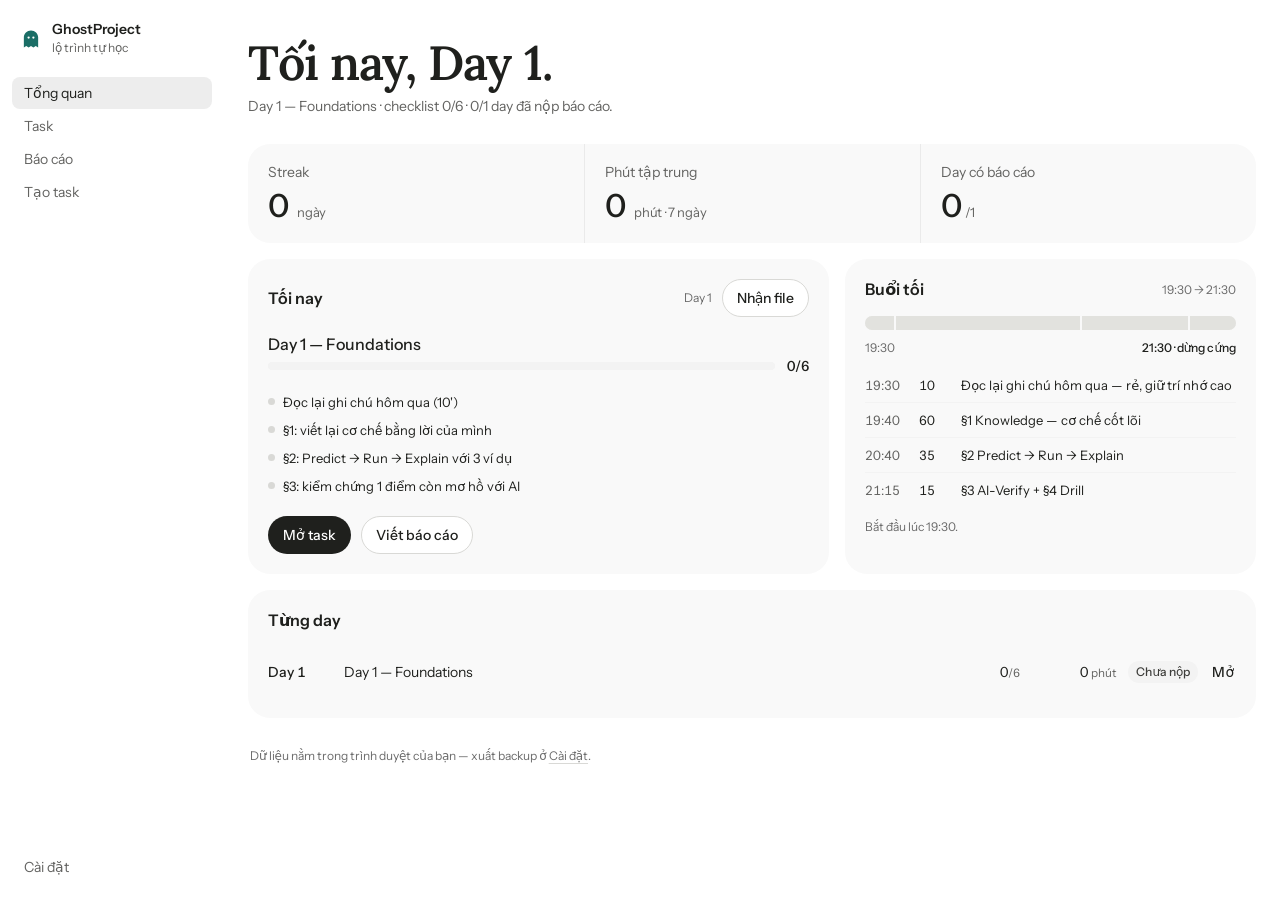
==== index.html @ 680b6e99 "Đọc được task .html (htmlToMd) + deep-link #tab-N + sửa blockquote về hệ màu + nút Nhận file rõ hơn" ====
﻿<!doctype html>
<html lang="vi">
<head>
<meta charset="utf-8">
<meta name="viewport" content="width=device-width, initial-scale=1">
<title>GhostProject — Lộ trình tự học</title>
<link rel="preconnect" href="https://fonts.googleapis.com">
<link rel="preconnect" href="https://fonts.gstatic.com" crossorigin>
<link href="https://fonts.googleapis.com/css2?family=Instrument+Sans:wght@400;500;600&family=Lora:ital,wght@0,500;0,600;1,500&display=swap" rel="stylesheet">
<link rel="stylesheet" href="style.css">
</head>
<body>

<div class="app">
  <!-- shell: sidebar trên ground, không top bar (Open plane) -->
  <aside class="sidebar" id="sidebar">
    <div class="who">
      <svg class="mark" viewBox="0 0 24 24" aria-hidden="true"><path d="M12 2.6c-4.3 0-7.8 3.3-7.8 7.6v11.2l2.6-1.8 2.6 1.8 2.6-1.8 2.6 1.8 2.6-1.8 2.6 1.8V10.2c0-4.3-3.5-7.6-7.8-7.6Z" fill="var(--accent)"/><circle cx="9.4" cy="10.4" r="1.25" fill="#fff"/><circle cx="14.6" cy="10.4" r="1.25" fill="#fff"/></svg>
      <div><b>GhostProject</b><span>lộ trình tự học</span></div>
      <button class="btn ghost close-sheet" id="menuClose" type="button" aria-label="Đóng menu">Đóng</button>
    </div>
    <nav aria-label="Mục chính">
      <a class="nav-item" href="#tab-dash" data-tab="dash">Tổng quan</a>
      <a class="nav-item" href="#tab-task" data-tab="task">Task</a>
      <a class="nav-item" href="#tab-report" data-tab="report">Báo cáo</a>
      <a class="nav-item" href="#tab-create" data-tab="create">Tạo task</a>
    </nav>
    <div class="bottom">
      <a class="nav-item" href="#tab-settings" data-tab="settings">Cài đặt</a>
    </div>
  </aside>

  <div class="canvas">
    <!-- phone: thanh 48px, menu mở sheet toàn màn hình -->
    <div class="phonebar">
      <svg class="mark" viewBox="0 0 24 24" aria-hidden="true"><path d="M12 2.6c-4.3 0-7.8 3.3-7.8 7.6v11.2l2.6-1.8 2.6 1.8 2.6-1.8 2.6 1.8 2.6-1.8 2.6 1.8V10.2c0-4.3-3.5-7.6-7.8-7.6Z" fill="var(--accent)"/><circle cx="9.4" cy="10.4" r="1.25" fill="#fff"/><circle cx="14.6" cy="10.4" r="1.25" fill="#fff"/></svg>
      <b>GhostProject</b>
      <button class="btn ghost" id="menuBtn" type="button" aria-label="Mở menu">Menu</button>
    </div>

    <!-- ============ TỔNG QUAN — câu hỏi: tối nay học gì, tới đâu, còn bao lâu ============ -->
    <!-- grid: 12 cột × 77px + 11 gutter × 16px = 1100px -->
    <section id="tab-dash" class="tab col">
      <header class="hello">
        <h2 class="greet" id="greetTitle">Tối nay, Day 1.</h2>
        <p class="sub" id="greetSub"></p>
      </header>

      <div class="grid">
        <div class="kpis" style="grid-column: 1 / -1">
          <div class="kpi"><div class="kpi-label">Streak</div><div class="kpi-value" id="kStreak">0 <small>ngày</small></div></div>
          <div class="kpi"><div class="kpi-label">Phút tập trung</div><div class="kpi-value" id="kMin">0 <small>phút · 7 ngày</small></div></div>
          <div class="kpi"><div class="kpi-label">Day có báo cáo</div><div class="kpi-value" id="kDone">0 <small>trên 0</small></div></div>
        </div>

        <section class="panel" style="grid-column: span 7">
          <header>
            <h2 id="ovTaskKicker">Tối nay</h2>
            <span class="row-end"><span class="meta" id="ovTaskMeta"></span>
              <button class="btn" id="importBtn" type="button">Nhận file</button>
            </span>
            <input type="file" id="importFile" accept=".md,.markdown,.txt,.html" multiple hidden>
          </header>
          <div id="ovTask"></div>
        </section>

        <section class="panel" style="grid-column: span 5">
          <header><h2>Buổi tối</h2><span class="meta" id="ovTimeMeta"></span></header>
          <div id="ovTime"></div>
          <p class="meta" id="ovTimeState" style="margin-top:10px"></p>
        </section>

        <section class="panel rows-panel" style="grid-column: 1 / -1">
          <header><h2>Từng day</h2></header>
          <div class="rows" id="ovLog"></div>
        </section>
      </div>

      <p class="footnote">Dữ liệu nằm trong trình duyệt của bạn — xuất backup ở <a href="#tab-settings" data-tab="settings">Cài đặt</a>.</p>
    </section>

    <!-- ============ TASK — câu hỏi: đang ở phần nào, còn bao lâu ============ -->
    <section id="tab-task" class="tab">
      <div class="title-row">
        <h2 class="screen-title" data-screen="task">Task</h2>
        <select id="taskDay" class="input"></select>
      </div>
      <div id="taskEmpty" class="empty" hidden>Day này chưa có task. Nhận file taskdayN.md ở tab Tổng quan — hoặc bảo bạn bạn đăng thẳng vào tab "Tạo task".</div>
      <div id="taskWrap" class="detail-grid">
        <article id="taskBody" class="panel md"></article>
        <aside>
          <section class="panel timer">
            <header><h2>Timer buổi tối</h2><span class="meta" id="timerMeta"></span></header>
            <div id="timerLabel" class="t-label">Sẵn sàng?</div>
            <div id="timerClock" class="t-clock num">--:--</div>
            <div id="timerNext" class="meta"></div>
            <div id="timerRows" class="t-rows"></div>
            <div class="btnrow">
              <button class="btn primary" id="btnStart" type="button">Bắt đầu</button>
              <button class="btn" id="btnPause" type="button" disabled>Tạm dừng</button>
              <button class="btn" id="btnStop" type="button" disabled>Kết thúc</button>
            </div>
            <div id="timerBanner" class="notice" hidden>
              <b>Hard stop.</b> Dừng cả giữa câu. Đánh dấu chỗ dừng, làm tiếp phiên sau. Giấc ngủ quan trọng hơn việc xong section.
            </div>
          </section>
          <section class="panel fill">
            <header><h2>Tiến độ</h2><span class="meta" id="railMeta"></span></header>
            <div id="railProg"></div>
          </section>
        </aside>
      </div>
    </section>

    <!-- ============ BÁO CÁO — câu hỏi: báo cáo tối nay đủ chưa ============ -->
    <section id="tab-report" class="tab">
      <div class="title-row">
        <h2 class="screen-title" data-screen="report">Báo cáo</h2>
        <select id="repDay" class="input"></select>
      </div>
      <div class="grid">
        <section class="panel" style="grid-column: 1 / -1">
          <header><h2>Nội dung</h2><button class="btn ghost" id="btnRefill" type="button" title="Điền lại từ checklist + timer (mất nội dung đang viết)">Điền lại từ data</button></header>
          <textarea id="repText" spellcheck="false"></textarea>
          <div class="btnrow">
            <button class="btn" id="btnSaveDraft" type="button">Lưu nháp</button>
            <button class="btn" id="btnCopy" type="button">Copy</button>
            <button class="btn primary" id="btnDlMd" type="button">Tải baocaoday.md</button>
            <button class="btn" id="btnDlHtml" type="button">Tải .html</button>
          </div>
          <p class="meta" id="repSavedInfo" style="margin-top:10px"></p>
        </section>
        <section class="panel" style="grid-column: 1 / -1">
          <header><h2>Xem trước</h2></header>
          <div id="repPrev" class="md"></div>
        </section>
      </div>
    </section>

    <!-- ============ TẠO TASK (người giao task) ============ -->
    <section id="tab-create" class="tab">
      <div class="title-row">
        <h2 class="screen-title" data-screen="create">Tạo task</h2>
      </div>
      <p class="lead">Dành cho người giao task: viết task rồi tải file <code>taskdayN.md</code> gửi qua chat. Người học kéo file vào trang là xong.</p>
      <div class="grid">
        <section class="panel" style="grid-column: 1 / -1">
          <header>
            <h2>Nội dung</h2>
            <div class="inline-field"><label for="crDay">Day</label><input type="number" id="crDay" min="1" value="1" class="input num"></div>
          </header>
          <textarea id="crText" spellcheck="false"></textarea>
          <div class="btnrow">
            <button class="btn primary" id="btnCrDl" type="button">Tải taskday.md</button>
            <button class="btn" id="btnCrSave" type="button">Lưu vào app</button>
            <button class="btn ghost" id="btnCrPrev" type="button">Xem thử</button>
          </div>
        </section>
        <section class="panel" style="grid-column: 1 / -1">
          <header><h2>Xem thử</h2></header>
          <div id="crPrev" class="md"></div>
        </section>
      </div>
    </section>

    <!-- ============ CÀI ĐẶT — settings 2 cột (450px label + panel) ============ -->
    <!-- arithmetic: 450 + 16 + 686 = 1152 -->
    <section id="tab-settings" class="tab col-settings">
      <div class="title-row"><h2 class="screen-title" data-screen="settings">Cài đặt</h2></div>
      <div class="set-row">
        <div class="set-label">
          <h2>Dữ liệu</h2>
          <p>Mọi thứ lưu trong trình duyệt (localStorage). Xuất file backup để chuyển máy hoặc phòng khi xoá cache.</p>
        </div>
        <div class="set-panel">
          <div class="btnrow" style="margin-top:0">
            <button class="btn" id="backupOut" type="button">Xuất backup .json</button>
            <button class="btn" id="backupIn" type="button">Nhập backup</button>
            <input type="file" id="backupFile" accept=".json" hidden>
          </div>
          <p class="meta" style="margin-top:10px">Backup gồm toàn bộ task, báo cáo, checklist và phút tập trung, dạng JSON. Nhập lại được ở đây hoặc ở máy khác.</p>
        </div>
      </div>
      <div class="set-row">
        <div class="set-label">
          <h2>Gửi lại bạn bạn</h2>
          <p>Gộp mọi báo cáo đã viết thành một file .md duy nhất, đọc được cả chuỗi tiến trình trong một lần mở.</p>
        </div>
        <div class="set-panel">
          <button class="btn" id="dlAllReports" type="button">Tải tất cả báo cáo .md</button>
          <p class="meta" style="margin-top:10px" id="allRepCount"></p>
        </div>
      </div>
      <div class="set-row">
        <div class="set-label">
          <h2>Đồng bộ S3</h2>
          <p>Chia sẻ dữ liệu với bạn bạn qua bucket S3. Hai máy cùng đọc ghi <code>tasks.json</code> (task) và <code>reports.json</code> (báo cáo, checklist, phút tập trung), tự trộn theo thời gian.</p>
        </div>
        <div class="set-panel">
          <div class="set-fields">
            <label class="span2">Endpoint<input id="s3Endpoint" class="input" placeholder="https://s3-hcm-r1.longvan.net"></label>
            <label>Region<input id="s3Region" class="input" placeholder="hcm5-r1"></label>
            <label>Bucket<input id="s3Bucket" class="input" placeholder="tên bucket, ví dụ ghostproject"></label>
            <label>Access key<input id="s3Ak" class="input" autocomplete="off"></label>
            <label>Secret key<input id="s3Sk" class="input" autocomplete="off" type="password"></label>
          </div>
          <div class="btnrow" style="margin-top:12px">
            <button class="btn primary" id="btnSyncNow" type="button">Đồng bộ ngay</button>
            <span class="meta" id="syncStatus"></span>
          </div>
          <p class="meta" style="margin-top:10px">Khóa nằm trong trình duyệt này (localStorage) — không gửi đi đâu khác. Tự đồng bộ khi mở trang và 2,5 giây sau mỗi lần lưu.</p>
        </div>
      </div>
      <div class="set-row">
        <div class="set-label">
          <h2>Xoá tất cả</h2>
          <p>Xoá toàn bộ task, báo cáo, checklist và phút tập trung trong trình duyệt này. Không hoàn tác được.</p>
        </div>
        <div class="set-panel">
          <button class="btn danger" id="resetAll" type="button">Xoá dữ liệu GhostProject</button>
        </div>
      </div>
    </section>
  </div>
</div>

<div id="toast" class="toast" hidden></div>
<script src="app.js"></script>
</body>
</html>
---- style.css ----
/* GhostProject — style dealt: editorial-greeting (draw.mjs --app, seed 1472121576).
   Base: tasteskill assets/app.css (neutral), tokens from the dealt sheet. */
:root{
  --ground:#ffffff; --surface:#f9f9f9; --raised:#f1f1ef; --active:#ededed;
  --border:#eaeaea; --rule:#f3f3f3; --control:#d9d9d6;
  --text:#1f201d; --muted:#636361; --faint:#6b6b6b;
  --accent:#1b6e66; --primary:#1f201d; --primary-ink:#ffffff;
  --positive:#2e7d32; --negative:#b42318; --warning:#92400e;
  --pill-positive-bg:#dcfae5; --pill-positive-ink:#04250e;
  --pill-negative-bg:#fdecea; --pill-negative-ink:#7a1d14;
  --pill-warning-bg:#fffbeb; --pill-warning-ink:#92400e;
  --pill-neutral-bg:#f3f3f3; --pill-neutral-ink:#3d3d3a;
  --font:"Instrument Sans",system-ui,-apple-system,"Segoe UI",sans-serif;
  --serif:"Lora",Georgia,serif; /* redraw từ Instrument Serif: không có subset tiếng Việt */
  --fs-title:24px; --fs-kpi:32px; --fs-body:14px; --fs-small:12px;
  --radius-card:22px; --radius-control:999px;
  --gap:16px; --pad:24px; --card-pad:20px; --control-height:38px;
  --nav-row:32px; --row-height:48px;
  --ease-out:cubic-bezier(0.22,1,0.36,1); --t-press:120ms; --t-hover:150ms; --t-ui:200ms;
}

*,*::before,*::after{box-sizing:border-box}
[hidden]{display:none !important}
html{-webkit-text-size-adjust:100%;text-size-adjust:100%}
body{margin:0;background:var(--ground);color:var(--text);font:var(--fs-body)/20px var(--font);-webkit-font-smoothing:antialiased}
h1,h2,h3,p,figure,ul,ol{margin:0}
ul[class],ol[class]{padding:0;list-style:none}
img,svg,video{display:block;max-width:100%}
button,input,select,textarea{font:inherit;color:inherit}
a{color:inherit;text-decoration:none}
:focus-visible{outline:2px solid var(--accent);outline-offset:2px;border-radius:4px}
.num,table{font-variant-numeric:tabular-nums}
code{background:var(--pill-neutral-bg);border-radius:4px;padding:1px 5px;font-size:.9em}

/* ---------- shell ---------- */
.app{display:grid;grid-template-columns:224px minmax(0,1fr);min-height:100svh}
.sidebar{position:sticky;top:0;height:100svh;display:flex;flex-direction:column;padding:20px 12px 16px;overflow:auto}
.who{display:flex;align-items:center;gap:10px;padding:0 8px 18px}
.who .mark{width:22px;height:22px;flex:none}
.who b{display:block;font-size:14px;font-weight:600;line-height:18px}
.who span{display:block;font-size:var(--fs-small);color:var(--muted)}
.nav-item{display:flex;align-items:center;height:var(--nav-row);margin:1px 0;padding:0 12px;border-radius:8px;font-size:14px;color:var(--muted);transition:background-color var(--t-hover) ease,color var(--t-hover) ease}
.nav-item:hover{background:var(--raised);color:var(--text)}
.nav-item[aria-current="page"]{background:var(--active);color:var(--text)}
.sidebar .bottom{margin-top:auto;padding-top:20px}
.canvas{min-width:0;padding:var(--pad)}

/* phone: nav gập vào thanh 48px, menu là sheet toàn màn hình */
.phonebar{display:none}
.who .close-sheet{display:none}
@media(max-width:860px){
  .app{grid-template-columns:minmax(0,1fr)}
  .phonebar{display:flex;align-items:center;gap:10px;position:sticky;top:0;z-index:15;height:48px;padding:0 16px;background:var(--ground)}
  .phonebar .mark{width:20px;height:20px}
  .phonebar b{font-size:14px;font-weight:600;margin-right:auto}
  .sidebar{position:fixed;inset:0;z-index:30;height:100%;background:var(--surface);transform:translateX(-100%);transition:transform var(--t-ui) var(--ease-out);padding-top:12px}
  .sidebar.open{transform:none}
  .who{justify-content:space-between}
  .who .close-sheet{display:inline-flex}
  .canvas{padding:16px}
}

/* ---------- title ---------- */
.tab{display:none}
.tab.active{display:block}
.title-row{display:flex;align-items:flex-end;justify-content:space-between;gap:16px;margin-bottom:20px;flex-wrap:wrap}
.title-row .screen-title{font-size:var(--fs-title);line-height:1.2;font-weight:600;letter-spacing:-0.01em}
.lead{max-width:64ch;color:var(--muted);margin:-6px 0 20px}

/* ---------- greeting (the move của style) ---------- */
.col{max-width:1100px;margin-inline:auto}
.hello{margin:14px 0 28px}
.greet{font:600 48px/1.05 var(--serif);letter-spacing:-0.02em}
.sub{margin-top:8px;color:var(--muted);max-width:64ch}

/* ---------- grid + panels ---------- */
.grid{display:grid;grid-template-columns:repeat(12,minmax(0,1fr));gap:var(--gap)}
.grid.top{align-items:start}
.panel{background:var(--surface);border-radius:var(--radius-card);padding:var(--card-pad);min-width:0}
.panel>header{display:flex;align-items:center;justify-content:space-between;gap:12px;margin-bottom:16px}
.panel h2{font-size:16px;line-height:1.3;font-weight:600}
.panel .meta,.meta{color:var(--faint);font-size:var(--fs-small)}
.row-end{display:inline-flex;align-items:center;gap:10px}
.footnote{color:var(--faint);font-size:var(--fs-small);margin:28px 2px 0}
.ov-list{margin:12px 0 0;padding:0;list-style:none}
.ov-list li{display:flex;align-items:center;gap:8px;padding:4px 0;font-size:13px;overflow:hidden;text-overflow:ellipsis;white-space:nowrap}
.ov-list li::before{content:"";width:7px;height:7px;flex:none;border-radius:50%;background:var(--control)}
.ov-list li.ok{color:var(--faint);text-decoration:line-through}
.ov-list li.ok::before{background:var(--accent)}
.footnote a{text-decoration:underline;text-underline-offset:3px;text-decoration-color:var(--control)}
.footnote a:hover{color:var(--text)}

/* ---------- KPI: một dải chia đôi bằng hairline, không tile riêng ---------- */
.kpis{display:grid;grid-auto-flow:column;grid-auto-columns:minmax(0,1fr);background:var(--surface);border-radius:var(--radius-card)}
.kpi{padding:18px var(--card-pad)}
.kpi+.kpi{border-left:1px solid var(--border)}
.kpi-label{color:var(--muted)}
.kpi-value{margin-top:6px;font-size:var(--fs-kpi);line-height:1.15;font-weight:500;letter-spacing:-0.01em}
.kpi-value small{font-size:13px;color:var(--muted);font-weight:400;margin-left:3px}

/* ---------- dải buổi tối (signature: 19:30 → 21:30) ---------- */
.strip{position:relative;display:flex;height:14px;border-radius:999px;overflow:hidden;background:var(--rule)}
.strip .seg{height:100%;background:#e2e2de;border-right:2px solid var(--surface)}
.strip .seg:last-child{border-right:0}
.strip .now{position:absolute;top:-4px;bottom:-4px;width:2px;background:var(--accent);border-radius:2px}
.strip .now::after{content:"";position:absolute;top:-5px;left:-3px;width:8px;height:8px;border-radius:50%;background:var(--accent)}
.strip-labels{display:flex;justify-content:space-between;margin-top:8px;color:var(--faint);font-size:var(--fs-small)}
.strip-labels b{color:var(--text);font-weight:500}

/* ---------- rows (nhật ký day) ---------- */
.rows{display:grid}
.row{display:flex;align-items:center;gap:12px;min-height:44px;padding:10px 0}
.row+.row{border-top:1px solid var(--rule)}
.row .d{width:64px;flex:none;font-weight:500}
.row .name{flex:1;min-width:0;overflow:hidden;text-overflow:ellipsis;white-space:nowrap}
.row .fig{width:84px;flex:none;text-align:right;color:var(--text)}
.row .fig small{color:var(--muted)}
.row .text-action{flex:none;border:0;background:none;padding:6px 2px;font-weight:500;color:var(--text);cursor:pointer;text-underline-offset:3px}
.row .text-action:hover{text-decoration:underline}
.text-action.more{margin-top:8px;padding-left:0}
.empty{display:grid;place-items:center;min-height:96px;padding:16px;border:1px dashed var(--control);border-radius:12px;color:var(--muted);text-align:center}
.grid>.empty{grid-column:1/-1;width:100%}

/* ---------- status pill: tint nhạt + mực cùng sắc, 1 cái mỗi row ---------- */
.pill{display:inline-flex;align-items:center;height:22px;padding:0 8px;border-radius:999px;font-size:var(--fs-small);font-weight:500;background:var(--pill-neutral-bg);color:var(--pill-neutral-ink);white-space:nowrap;flex:none}
.pill.pos{background:var(--pill-positive-bg);color:var(--pill-positive-ink)}

/* ---------- controls ---------- */
.btn{display:inline-flex;align-items:center;justify-content:center;gap:8px;height:var(--control-height);padding:0 14px;border-radius:var(--radius-control);border:1px solid var(--control);background:var(--ground);font-weight:500;font-size:14px;cursor:pointer;transition:background-color var(--t-hover) ease,transform var(--t-press) var(--ease-out)}
.btn:hover{background:var(--raised)}
.btn:active{transform:translateY(1px)}
.btn.primary{background:var(--primary);color:var(--primary-ink);border-color:transparent}
.btn.primary:hover{background:#3a3b36}
.btn.ghost{border-color:transparent;background:transparent}
.btn.ghost:hover{background:var(--raised)}
.btn.danger{border-color:transparent;background:transparent;color:var(--negative)}
.btn.danger:hover{background:var(--pill-negative-bg)}
.btn:disabled{opacity:.4;cursor:not-allowed}
.btn:disabled:hover{background:var(--ground)}
.input,select.input{height:38px;padding:0 14px;border:1px solid var(--control);border-radius:12px;background:var(--ground)}
.btnrow{display:flex;gap:10px;flex-wrap:wrap;margin-top:16px}
.inline-field{display:flex;align-items:center;gap:8px}
.inline-field label{color:var(--muted)}

/* ---------- detail: doc + rail timer ---------- */
.detail-grid{display:grid;grid-template-columns:minmax(0,1fr) 384px;gap:var(--gap);align-items:start}
.detail-grid>aside{display:flex;flex-direction:column;gap:var(--gap)}
.detail-grid .fill{flex:1}
@media(max-width:900px){.detail-grid{grid-template-columns:minmax(0,1fr)}.detail-grid .fill{flex:none}}
.track{display:block;height:8px;border-radius:999px;background:var(--rule);overflow:hidden;flex:1}
.track>span{display:block;height:100%;border-radius:999px;background:var(--accent)}

/* timer: bảng đồng hồ */
.timer .t-label{font-size:14px;line-height:20px;color:var(--muted);min-height:40px}
.timer .t-clock{font-size:var(--fs-kpi);line-height:1.1;font-weight:500;letter-spacing:-0.01em;margin:6px 0}
.t-rows{margin:14px 0 2px;display:grid}
.t-row{display:flex;gap:10px;padding:7px 0;font-size:13px;border-bottom:1px solid var(--rule);align-items:baseline}
.t-row:last-child{border-bottom:0}
.t-row .tt{width:44px;flex:none;color:var(--muted)}
.t-row .tm{width:32px;flex:none}
.t-row.cur{color:var(--text);font-weight:500}
.t-row.cur .tt{color:var(--accent)}
.t-row.done{color:var(--faint)}
.t-row.done .tp{text-decoration:line-through}
.t-row.stop .tp{color:var(--warning);font-weight:500}
.notice{margin-top:14px;padding:10px 14px;border-radius:10px;font-size:13px;background:var(--pill-warning-bg);color:var(--pill-warning-ink)}

/* ---------- tài liệu md trong panel ---------- */
.md{min-width:0}
.md h1{font-size:20px;line-height:1.3;font-weight:600;letter-spacing:-0.01em;margin:0 0 12px}
.md .doc-title{font-size:18px;margin-bottom:10px}
.md th.n,.md td.n{text-align:right}
.md h2{font-size:16px;font-weight:600;margin:22px 0 8px}
.md h3{font-size:14px;font-weight:600;margin:16px 0 6px}
.md h2:first-child,.md h1:first-child{margin-top:0}
.md p{margin:0 0 10px;line-height:1.55}
.md table{border-collapse:collapse;width:100%;margin:10px 0}
.md th{height:32px;padding:0 10px;text-align:left;font-weight:400;font-size:var(--fs-small);color:var(--muted);border-bottom:1px solid var(--border);white-space:nowrap}
.md td{padding:8px 10px;border-bottom:1px solid var(--rule);vertical-align:baseline}
.md tbody tr:last-child td{border-bottom:0}
.md blockquote{margin:12px 0;padding:10px 14px;border-radius:10px;font-size:13px;background:var(--pill-negative-bg);color:var(--pill-negative-ink)}
.md pre{background:var(--pill-neutral-bg);border-radius:10px;padding:12px 14px;overflow:auto}
.md pre code{background:none;padding:0}
.md ul,.md ol{margin:4px 0;padding-left:1.4em}
.md li{margin:2px 0}
.md hr{border:0;border-top:1px solid var(--rule);margin:16px 0}
.md li.ckline{list-style:none;margin-left:-1.5em}
.ck{display:flex;gap:10px;align-items:flex-start;padding:4px 0;cursor:pointer}
.ck input{margin-top:3px;accent-color:var(--accent);width:18px;height:18px;cursor:pointer;border-radius:3px}
.ck.done span{text-decoration:line-through;color:var(--muted)}

/* ---------- form viết ---------- */
textarea{width:100%;min-height:340px;border:1px solid var(--control);border-radius:12px;background:var(--ground);color:var(--text);padding:14px;font:14px/22px var(--font);resize:vertical}
textarea:focus-visible{outline:2px solid var(--accent);outline-offset:2px}

/* ---------- settings: 450px label + panel, rule giữa các mục ---------- */
.col-settings{max-width:1152px;margin-inline:auto}
.set-row{display:grid;grid-template-columns:450px minmax(0,686px);gap:var(--gap);padding:32px 0;border-top:1px solid var(--border)}
.set-row:first-of-type{border-top:0;padding-top:0}
.set-label h2{font-size:16px;font-weight:600;margin-bottom:6px}
.set-label p{color:var(--muted);font-size:14px;max-width:44ch}
.set-panel{background:#fafafa;border-radius:16px;padding:16px;min-width:0}
.set-fields{display:grid;grid-template-columns:1fr 1fr;gap:10px 12px}
.set-fields label{display:grid;gap:4px;font-size:var(--fs-small);color:var(--muted)}
.set-fields .span2{grid-column:1/-1}
.set-fields input{width:100%}
@media(max-width:720px){.set-fields{grid-template-columns:1fr}}
@media(max-width:860px){.set-row{grid-template-columns:1fr;gap:12px;padding:24px 0}}

/* ---------- toast: feedback nổi ---------- */
.toast{position:fixed;bottom:24px;left:50%;transform:translateX(-50%);background:var(--primary);color:var(--primary-ink);padding:10px 18px;border-radius:999px;font-size:13px;z-index:99}

@media(max-width:860px){
  .grid>*{grid-column:1/-1 !important}
  .kpis{grid-auto-flow:row;grid-template-columns:repeat(2,minmax(0,1fr))}
  .kpi+.kpi{border-left:0}
  .kpi:nth-child(n+3){border-top:1px solid var(--border)}
  .kpi:nth-child(2n){border-left:1px solid var(--border)}
  .greet{font-size:28px}
}
@media(prefers-reduced-motion:reduce){*,*::before,*::after{transition-duration:0.01ms !important;animation:none !important}}
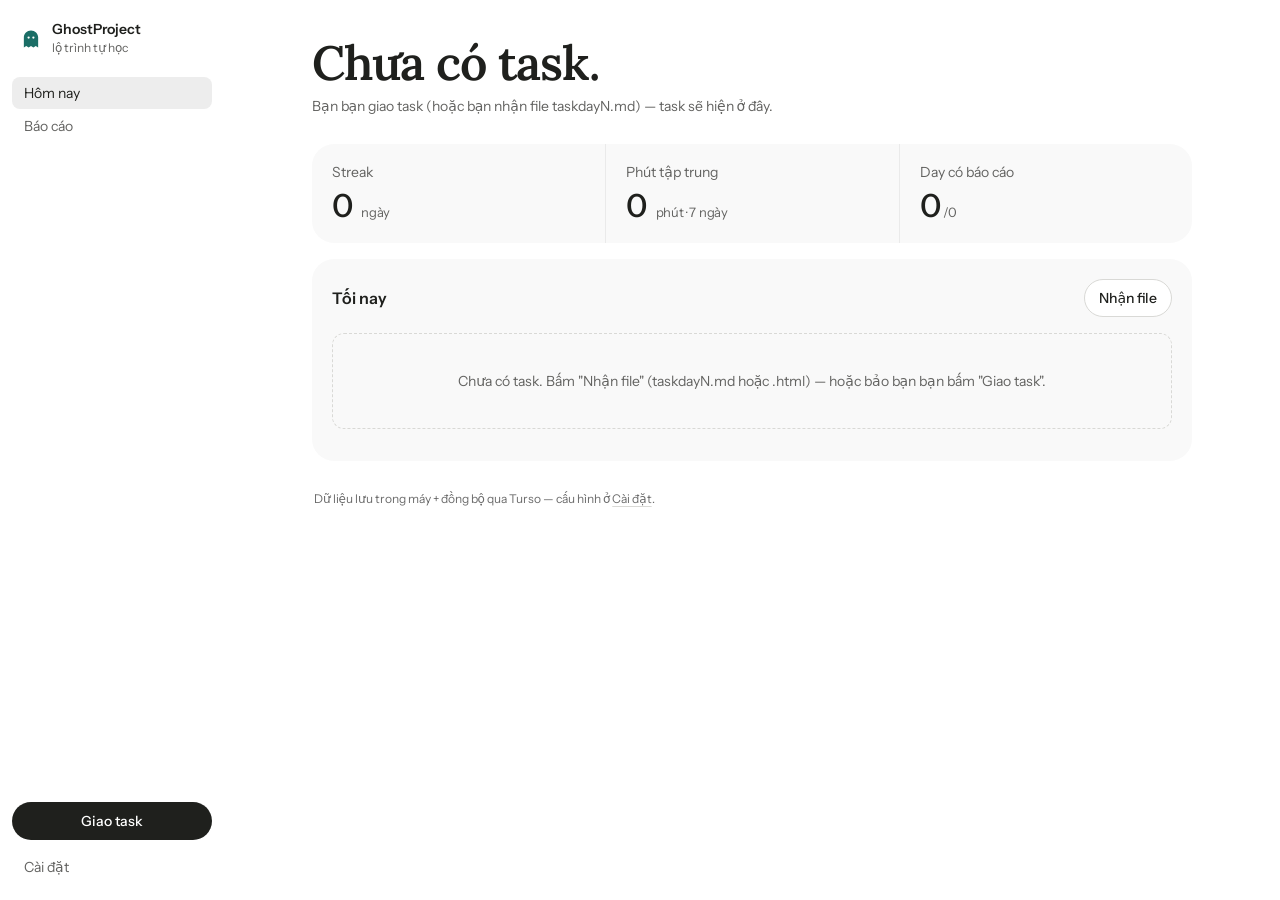
==== commit e9e110ab: "Đổi data layer sang Turso (SQLite qua HTTP), gọn còn 3 màn Hôm nay/Báo cáo/Cài đặt" ====
--- a/index.html
+++ b/index.html
@@ -12,7 +12,7 @@
 <body>
 
 <div class="app">
-  <!-- shell: sidebar trên ground, không top bar (Open plane) -->
+  <!-- shell: sidebar trên ground, không top bar -->
   <aside class="sidebar" id="sidebar">
     <div class="who">
       <svg class="mark" viewBox="0 0 24 24" aria-hidden="true"><path d="M12 2.6c-4.3 0-7.8 3.3-7.8 7.6v11.2l2.6-1.8 2.6 1.8 2.6-1.8 2.6 1.8 2.6-1.8 2.6 1.8V10.2c0-4.3-3.5-7.6-7.8-7.6Z" fill="var(--accent)"/><circle cx="9.4" cy="10.4" r="1.25" fill="#fff"/><circle cx="14.6" cy="10.4" r="1.25" fill="#fff"/></svg>
@@ -20,12 +20,11 @@
       <button class="btn ghost close-sheet" id="menuClose" type="button" aria-label="Đóng menu">Đóng</button>
     </div>
     <nav aria-label="Mục chính">
-      <a class="nav-item" href="#tab-dash" data-tab="dash">Tổng quan</a>
-      <a class="nav-item" href="#tab-task" data-tab="task">Task</a>
+      <a class="nav-item" href="#tab-dash" data-tab="dash">Hôm nay</a>
       <a class="nav-item" href="#tab-report" data-tab="report">Báo cáo</a>
-      <a class="nav-item" href="#tab-create" data-tab="create">Tạo task</a>
     </nav>
     <div class="bottom">
+      <button class="btn primary wide" id="btnAssign" type="button">Giao task</button>
       <a class="nav-item" href="#tab-settings" data-tab="settings">Cài đặt</a>
     </div>
   </aside>
@@ -38,63 +37,40 @@
       <button class="btn ghost" id="menuBtn" type="button" aria-label="Mở menu">Menu</button>
     </div>
 
-    <!-- ============ TỔNG QUAN — câu hỏi: tối nay học gì, tới đâu, còn bao lâu ============ -->
-    <!-- grid: 12 cột × 77px + 11 gutter × 16px = 1100px -->
+    <!-- ============ HÔM NAY — task tối nay + timer + nộp báo cáo ============ -->
     <section id="tab-dash" class="tab col">
       <header class="hello">
         <h2 class="greet" id="greetTitle">Tối nay, Day 1.</h2>
         <p class="sub" id="greetSub"></p>
       </header>
 
-      <div class="grid">
-        <div class="kpis" style="grid-column: 1 / -1">
-          <div class="kpi"><div class="kpi-label">Streak</div><div class="kpi-value" id="kStreak">0 <small>ngày</small></div></div>
-          <div class="kpi"><div class="kpi-label">Phút tập trung</div><div class="kpi-value" id="kMin">0 <small>phút · 7 ngày</small></div></div>
-          <div class="kpi"><div class="kpi-label">Day có báo cáo</div><div class="kpi-value" id="kDone">0 <small>trên 0</small></div></div>
-        </div>
-
-        <section class="panel" style="grid-column: span 7">
-          <header>
-            <h2 id="ovTaskKicker">Tối nay</h2>
-            <span class="row-end"><span class="meta" id="ovTaskMeta"></span>
-              <button class="btn" id="importBtn" type="button">Nhận file</button>
-            </span>
-            <input type="file" id="importFile" accept=".md,.markdown,.txt,.html" multiple hidden>
-          </header>
-          <div id="ovTask"></div>
-        </section>
-
-        <section class="panel" style="grid-column: span 5">
-          <header><h2>Buổi tối</h2><span class="meta" id="ovTimeMeta"></span></header>
-          <div id="ovTime"></div>
-          <p class="meta" id="ovTimeState" style="margin-top:10px"></p>
-        </section>
-
-        <section class="panel rows-panel" style="grid-column: 1 / -1">
-          <header><h2>Từng day</h2></header>
-          <div class="rows" id="ovLog"></div>
-        </section>
+      <div class="kpis">
+        <div class="kpi"><div class="kpi-label">Streak</div><div class="kpi-value" id="kStreak">0 <small>ngày</small></div></div>
+        <div class="kpi"><div class="kpi-label">Phút tập trung</div><div class="kpi-value" id="kMin">0 <small>phút · 7 ngày</small></div></div>
+        <div class="kpi"><div class="kpi-label">Day có báo cáo</div><div class="kpi-value" id="kDone">0 <small>trên 0</small></div></div>
       </div>
 
-      <p class="footnote">Dữ liệu nằm trong trình duyệt của bạn — xuất backup ở <a href="#tab-settings" data-tab="settings">Cài đặt</a>.</p>
-    </section>
+      <section class="panel">
+        <header>
+          <h2>Tối nay</h2>
+          <span class="row-end">
+            <span class="meta" id="todayMeta"></span>
+            <button class="btn" id="importBtn" type="button">Nhận file</button>
+          </span>
+          <input type="file" id="importFile" accept=".md,.markdown,.txt,.html" multiple hidden>
+        </header>
+        <div id="todayBody" class="md"></div>
+        <p class="meta" id="todayHint" style="margin-top:12px"></p>
+      </section>
 
-    <!-- ============ TASK — câu hỏi: đang ở phần nào, còn bao lâu ============ -->
-    <section id="tab-task" class="tab">
-      <div class="title-row">
-        <h2 class="screen-title" data-screen="task">Task</h2>
-        <select id="taskDay" class="input"></select>
-      </div>
-      <div id="taskEmpty" class="empty" hidden>Day này chưa có task. Nhận file taskdayN.md ở tab Tổng quan — hoặc bảo bạn bạn đăng thẳng vào tab "Tạo task".</div>
-      <div id="taskWrap" class="detail-grid">
-        <article id="taskBody" class="panel md"></article>
-        <aside>
-          <section class="panel timer">
-            <header><h2>Timer buổi tối</h2><span class="meta" id="timerMeta"></span></header>
+      <section class="panel timer" id="timerPanel">
+        <header><h2>Buổi tối</h2><span class="meta" id="timerMeta"></span></header>
+        <div id="timerStrip"></div>
+        <div class="timer-grid">
+          <div>
             <div id="timerLabel" class="t-label">Sẵn sàng?</div>
             <div id="timerClock" class="t-clock num">--:--</div>
             <div id="timerNext" class="meta"></div>
-            <div id="timerRows" class="t-rows"></div>
             <div class="btnrow">
               <button class="btn primary" id="btnStart" type="button">Bắt đầu</button>
               <button class="btn" id="btnPause" type="button" disabled>Tạm dừng</button>
@@ -103,74 +79,66 @@
             <div id="timerBanner" class="notice" hidden>
               <b>Hard stop.</b> Dừng cả giữa câu. Đánh dấu chỗ dừng, làm tiếp phiên sau. Giấc ngủ quan trọng hơn việc xong section.
             </div>
-          </section>
-          <section class="panel fill">
-            <header><h2>Tiến độ</h2><span class="meta" id="railMeta"></span></header>
-            <div id="railProg"></div>
-          </section>
-        </aside>
-      </div>
+          </div>
+          <div id="timerRows" class="t-rows"></div>
+        </div>
+      </section>
+
+      <section class="panel" id="repPanel">
+        <header><h2 id="repTitle">Báo cáo hôm nay</h2><span class="meta" id="repSavedInfo"></span></header>
+        <textarea id="repText" spellcheck="false" placeholder="Viết báo cáo ở đây — ngừng gõ là tự lưu và đồng bộ."></textarea>
+        <div class="btnrow">
+          <button class="btn primary" id="btnSaveDraft" type="button">Nộp báo cáo</button>
+          <button class="btn ghost" id="btnRefill" type="button" title="Điền lại từ checklist + timer (mất nội dung đang viết)">Điền lại từ data</button>
+          <button class="btn ghost" id="btnCopy" type="button">Copy</button>
+          <button class="btn ghost" id="btnDlMd" type="button">Tải .md</button>
+          <button class="btn ghost" id="btnDlHtml" type="button">Tải .html</button>
+        </div>
+        <details class="preview">
+          <summary>Xem trước</summary>
+          <div id="repPrev" class="md"></div>
+        </details>
+      </section>
+
+      <p class="footnote">Dữ liệu lưu trong máy + đồng bộ qua Turso — cấu hình ở <a href="#tab-settings" data-tab="settings">Cài đặt</a>.</p>
     </section>
 
-    <!-- ============ BÁO CÁO — câu hỏi: báo cáo tối nay đủ chưa ============ -->
-    <section id="tab-report" class="tab">
+    <!-- ============ BÁO CÁO — cả hai bên đọc bài đã nộp ============ -->
+    <section id="tab-report" class="tab col">
       <div class="title-row">
         <h2 class="screen-title" data-screen="report">Báo cáo</h2>
-        <select id="repDay" class="input"></select>
+        <span class="row-end">
+          <span class="meta" id="repListMeta"></span>
+          <button class="btn" id="dlAllReports" type="button">Tải tất cả .md</button>
+        </span>
       </div>
-      <div class="grid">
-        <section class="panel" style="grid-column: 1 / -1">
-          <header><h2>Nội dung</h2><button class="btn ghost" id="btnRefill" type="button" title="Điền lại từ checklist + timer (mất nội dung đang viết)">Điền lại từ data</button></header>
-          <textarea id="repText" spellcheck="false"></textarea>
-          <div class="btnrow">
-            <button class="btn" id="btnSaveDraft" type="button">Lưu nháp</button>
-            <button class="btn" id="btnCopy" type="button">Copy</button>
-            <button class="btn primary" id="btnDlMd" type="button">Tải baocaoday.md</button>
-            <button class="btn" id="btnDlHtml" type="button">Tải .html</button>
-          </div>
-          <p class="meta" id="repSavedInfo" style="margin-top:10px"></p>
-        </section>
-        <section class="panel" style="grid-column: 1 / -1">
-          <header><h2>Xem trước</h2></header>
-          <div id="repPrev" class="md"></div>
-        </section>
-      </div>
+      <div id="repList" class="rep-list"></div>
     </section>
 
-    <!-- ============ TẠO TASK (người giao task) ============ -->
-    <section id="tab-create" class="tab">
-      <div class="title-row">
-        <h2 class="screen-title" data-screen="create">Tạo task</h2>
-      </div>
-      <p class="lead">Dành cho người giao task: viết task rồi tải file <code>taskdayN.md</code> gửi qua chat. Người học kéo file vào trang là xong.</p>
-      <div class="grid">
-        <section class="panel" style="grid-column: 1 / -1">
-          <header>
-            <h2>Nội dung</h2>
-            <div class="inline-field"><label for="crDay">Day</label><input type="number" id="crDay" min="1" value="1" class="input num"></div>
-          </header>
-          <textarea id="crText" spellcheck="false"></textarea>
-          <div class="btnrow">
-            <button class="btn primary" id="btnCrDl" type="button">Tải taskday.md</button>
-            <button class="btn" id="btnCrSave" type="button">Lưu vào app</button>
-            <button class="btn ghost" id="btnCrPrev" type="button">Xem thử</button>
-          </div>
-        </section>
-        <section class="panel" style="grid-column: 1 / -1">
-          <header><h2>Xem thử</h2></header>
-          <div id="crPrev" class="md"></div>
-        </section>
-      </div>
-    </section>
-
-    <!-- ============ CÀI ĐẶT — settings 2 cột (450px label + panel) ============ -->
-    <!-- arithmetic: 450 + 16 + 686 = 1152 -->
+    <!-- ============ CÀI ĐẶT ============ -->
     <section id="tab-settings" class="tab col-settings">
       <div class="title-row"><h2 class="screen-title" data-screen="settings">Cài đặt</h2></div>
       <div class="set-row">
         <div class="set-label">
+          <h2>Turso (SQLite)</h2>
+          <p>Hai máy dùng chung một database Turso: bạn bạn giao task, bạn nộp báo cáo, cả hai đọc được ở tab Báo cáo. Tạo database free ở turso.tech → copy URL + auth token dán vào đây (mỗi máy một lần).</p>
+        </div>
+        <div class="set-panel">
+          <div class="set-fields">
+            <label class="span2">Database URL<input id="tursoUrl" class="input" placeholder="libsql://ten-db-org.turso.io" autocomplete="off"></label>
+            <label class="span2">Auth token<input id="tursoToken" class="input" type="password" autocomplete="off"></label>
+          </div>
+          <div class="btnrow">
+            <button class="btn primary" id="btnConnect" type="button">Kết nối &amp; đồng bộ</button>
+            <span class="meta" id="syncStatus"></span>
+          </div>
+          <p class="meta" style="margin-top:10px">Token lưu trong trình duyệt máy này. Khi kết nối, dữ liệu máy này được gộp lên DB (bản mới hơn thắng) rồi kéo toàn bộ về.</p>
+        </div>
+      </div>
+      <div class="set-row">
+        <div class="set-label">
           <h2>Dữ liệu</h2>
-          <p>Mọi thứ lưu trong trình duyệt (localStorage). Xuất file backup để chuyển máy hoặc phòng khi xoá cache.</p>
+          <p>Backup JSON của task, báo cáo, checklist và phút tập trung (không gồm token Turso).</p>
         </div>
         <div class="set-panel">
           <div class="btnrow" style="margin-top:0">
@@ -178,43 +146,23 @@
             <button class="btn" id="backupIn" type="button">Nhập backup</button>
             <input type="file" id="backupFile" accept=".json" hidden>
           </div>
-          <p class="meta" style="margin-top:10px">Backup gồm toàn bộ task, báo cáo, checklist và phút tập trung, dạng JSON. Nhập lại được ở đây hoặc ở máy khác.</p>
+          <p class="meta" style="margin-top:10px">Nhập backup thay thế dữ liệu máy này; lần "Kết nối &amp; đồng bộ" sau sẽ gộp phần mới hơn lên Turso.</p>
         </div>
       </div>
       <div class="set-row">
         <div class="set-label">
-          <h2>Gửi lại bạn bạn</h2>
-          <p>Gộp mọi báo cáo đã viết thành một file .md duy nhất, đọc được cả chuỗi tiến trình trong một lần mở.</p>
+          <h2>Báo cáo</h2>
+          <p>Gộp mọi báo cáo đã nộp thành một file .md để lưu hoặc gửi đi.</p>
         </div>
         <div class="set-panel">
-          <button class="btn" id="dlAllReports" type="button">Tải tất cả báo cáo .md</button>
+          <button class="btn" id="dlAllMd" type="button">Tải tất cả báo cáo .md</button>
           <p class="meta" style="margin-top:10px" id="allRepCount"></p>
         </div>
       </div>
       <div class="set-row">
         <div class="set-label">
-          <h2>Đồng bộ S3</h2>
-          <p>Chia sẻ dữ liệu với bạn bạn qua bucket S3. Hai máy cùng đọc ghi <code>tasks.json</code> (task) và <code>reports.json</code> (báo cáo, checklist, phút tập trung), tự trộn theo thời gian.</p>
-        </div>
-        <div class="set-panel">
-          <div class="set-fields">
-            <label class="span2">Endpoint<input id="s3Endpoint" class="input" placeholder="https://s3-hcm-r1.longvan.net"></label>
-            <label>Region<input id="s3Region" class="input" placeholder="hcm5-r1"></label>
-            <label>Bucket<input id="s3Bucket" class="input" placeholder="tên bucket, ví dụ ghostproject"></label>
-            <label>Access key<input id="s3Ak" class="input" autocomplete="off"></label>
-            <label>Secret key<input id="s3Sk" class="input" autocomplete="off" type="password"></label>
-          </div>
-          <div class="btnrow" style="margin-top:12px">
-            <button class="btn primary" id="btnSyncNow" type="button">Đồng bộ ngay</button>
-            <span class="meta" id="syncStatus"></span>
-          </div>
-          <p class="meta" style="margin-top:10px">Khóa nằm trong trình duyệt này (localStorage) — không gửi đi đâu khác. Tự đồng bộ khi mở trang và 2,5 giây sau mỗi lần lưu.</p>
-        </div>
-      </div>
-      <div class="set-row">
-        <div class="set-label">
           <h2>Xoá tất cả</h2>
-          <p>Xoá toàn bộ task, báo cáo, checklist và phút tập trung trong trình duyệt này. Không hoàn tác được.</p>
+          <p>Xoá task, báo cáo, checklist và phút tập trung — cả trên Turso nếu đã kết nối. Không hoàn tác được.</p>
         </div>
         <div class="set-panel">
           <button class="btn danger" id="resetAll" type="button">Xoá dữ liệu GhostProject</button>
@@ -224,6 +172,24 @@
   </div>
 </div>
 
+<!-- ============ GIAO TASK (modal) ============ -->
+<div class="modal" id="assignModal" hidden>
+  <div class="sheet" role="dialog" aria-modal="true" aria-labelledby="assignTitle">
+    <header>
+      <h2 id="assignTitle">Giao task</h2>
+      <button class="btn ghost" id="assignClose" type="button">Đóng</button>
+    </header>
+    <div class="inline-field" style="margin-bottom:12px"><label for="crDay">Day</label><input type="number" id="crDay" min="1" value="1" class="input num" style="width:88px"></div>
+    <textarea id="crText" spellcheck="false"></textarea>
+    <div class="btnrow">
+      <button class="btn primary" id="btnCrSave" type="button">Đăng task</button>
+      <button class="btn" id="btnCrDl" type="button">Tải taskday.md</button>
+      <button class="btn ghost" id="btnCrPrev" type="button">Xem thử</button>
+    </div>
+    <div id="crPrev" class="md assign-prev"></div>
+  </div>
+</div>
+
 <div id="toast" class="toast" hidden></div>
 <script src="app.js"></script>
 </body>
--- a/style.css
+++ b/style.css
@@ -68,7 +68,9 @@
 .lead{max-width:64ch;color:var(--muted);margin:-6px 0 20px}
 
 /* ---------- greeting (the move của style) ---------- */
-.col{max-width:1100px;margin-inline:auto}
+.col{max-width:880px;margin-inline:auto}
+.col>.kpis{margin-bottom:var(--gap)}
+.col>.panel{margin-top:var(--gap)}
 .hello{margin:14px 0 28px}
 .greet{font:600 48px/1.05 var(--serif);letter-spacing:-0.02em}
 .sub{margin-top:8px;color:var(--muted);max-width:64ch}
@@ -82,11 +84,6 @@
 .panel .meta,.meta{color:var(--faint);font-size:var(--fs-small)}
 .row-end{display:inline-flex;align-items:center;gap:10px}
 .footnote{color:var(--faint);font-size:var(--fs-small);margin:28px 2px 0}
-.ov-list{margin:12px 0 0;padding:0;list-style:none}
-.ov-list li{display:flex;align-items:center;gap:8px;padding:4px 0;font-size:13px;overflow:hidden;text-overflow:ellipsis;white-space:nowrap}
-.ov-list li::before{content:"";width:7px;height:7px;flex:none;border-radius:50%;background:var(--control)}
-.ov-list li.ok{color:var(--faint);text-decoration:line-through}
-.ov-list li.ok::before{background:var(--accent)}
 .footnote a{text-decoration:underline;text-underline-offset:3px;text-decoration-color:var(--control)}
 .footnote a:hover{color:var(--text)}
 
@@ -107,17 +104,19 @@
 .strip-labels{display:flex;justify-content:space-between;margin-top:8px;color:var(--faint);font-size:var(--fs-small)}
 .strip-labels b{color:var(--text);font-weight:500}
 
-/* ---------- rows (nhật ký day) ---------- */
-.rows{display:grid}
-.row{display:flex;align-items:center;gap:12px;min-height:44px;padding:10px 0}
-.row+.row{border-top:1px solid var(--rule)}
-.row .d{width:64px;flex:none;font-weight:500}
-.row .name{flex:1;min-width:0;overflow:hidden;text-overflow:ellipsis;white-space:nowrap}
-.row .fig{width:84px;flex:none;text-align:right;color:var(--text)}
-.row .fig small{color:var(--muted)}
-.row .text-action{flex:none;border:0;background:none;padding:6px 2px;font-weight:500;color:var(--text);cursor:pointer;text-underline-offset:3px}
-.row .text-action:hover{text-decoration:underline}
-.text-action.more{margin-top:8px;padding-left:0}
+/* ---------- rows (báo cáo) ---------- */
+.rep-list{display:grid;gap:10px}
+.rep-item{background:var(--surface);border-radius:18px;padding:0 20px;min-width:0}
+.rep-item>summary,.rep-head{display:flex;align-items:center;gap:12px;min-height:58px;padding:10px 0;list-style:none;cursor:pointer}
+.rep-item>summary::-webkit-details-marker{display:none}
+.rep-item>summary::after{content:"+";margin-left:4px;color:var(--muted);font-weight:500}
+.rep-item[open]>summary::after{content:"–"}
+.rep-item[open]>summary{border-bottom:1px solid var(--border);cursor:default}
+.rep-item .d{width:64px;flex:none;font-weight:500}
+.rep-item .name{flex:1;min-width:0;overflow:hidden;text-overflow:ellipsis;white-space:nowrap}
+.rep-item .fig{width:70px;flex:none;text-align:right}
+.rep-item .fig small{color:var(--muted)}
+.rep-item .md{padding:16px 0 20px}
 .empty{display:grid;place-items:center;min-height:96px;padding:16px;border:1px dashed var(--control);border-radius:12px;color:var(--muted);text-align:center}
 .grid>.empty{grid-column:1/-1;width:100%}
 
@@ -127,6 +126,8 @@
 
 /* ---------- controls ---------- */
 .btn{display:inline-flex;align-items:center;justify-content:center;gap:8px;height:var(--control-height);padding:0 14px;border-radius:var(--radius-control);border:1px solid var(--control);background:var(--ground);font-weight:500;font-size:14px;cursor:pointer;transition:background-color var(--t-hover) ease,transform var(--t-press) var(--ease-out)}
+.btn.wide{width:100%}
+.sidebar .bottom .btn.wide{margin-bottom:10px}
 .btn:hover{background:var(--raised)}
 .btn:active{transform:translateY(1px)}
 .btn.primary{background:var(--primary);color:var(--primary-ink);border-color:transparent}
@@ -142,13 +143,17 @@
 .inline-field{display:flex;align-items:center;gap:8px}
 .inline-field label{color:var(--muted)}
 
-/* ---------- detail: doc + rail timer ---------- */
-.detail-grid{display:grid;grid-template-columns:minmax(0,1fr) 384px;gap:var(--gap);align-items:start}
-.detail-grid>aside{display:flex;flex-direction:column;gap:var(--gap)}
-.detail-grid .fill{flex:1}
-@media(max-width:900px){.detail-grid{grid-template-columns:minmax(0,1fr)}.detail-grid .fill{flex:none}}
+/* ---------- hôm nay: task + timer + báo cáo ---------- */
+.timer-grid{display:grid;grid-template-columns:minmax(0,1fr) minmax(0,1fr);gap:28px;align-items:start}
+@media(max-width:720px){.timer-grid{grid-template-columns:minmax(0,1fr);gap:4px}}
 .track{display:block;height:8px;border-radius:999px;background:var(--rule);overflow:hidden;flex:1}
 .track>span{display:block;height:100%;border-radius:999px;background:var(--accent)}
+.preview{margin-top:16px;border-top:1px solid var(--border);padding-top:12px}
+.preview>summary{display:inline-flex;gap:6px;font-size:var(--fs-small);color:var(--muted);cursor:pointer;list-style:none}
+.preview>summary::-webkit-details-marker{display:none}
+.preview>summary::after{content:"+";font-weight:500}
+.preview[open]>summary::after{content:"–"}
+.preview[open]>summary{margin-bottom:12px}
 
 /* timer: bảng đồng hồ */
 .timer .t-label{font-size:14px;line-height:20px;color:var(--muted);min-height:40px}
@@ -210,6 +215,14 @@
 /* ---------- toast: feedback nổi ---------- */
 .toast{position:fixed;bottom:24px;left:50%;transform:translateX(-50%);background:var(--primary);color:var(--primary-ink);padding:10px 18px;border-radius:999px;font-size:13px;z-index:99}
 
+/* ---------- modal giao task ---------- */
+.modal{position:fixed;inset:0;z-index:80;display:grid;place-items:center;padding:16px;background:rgba(31,32,29,.32)}
+.sheet{width:min(720px,100%);max-height:calc(100svh - 32px);overflow:auto;background:var(--ground);border-radius:var(--radius-card);padding:22px}
+.sheet>header{display:flex;align-items:center;justify-content:space-between;gap:12px;margin-bottom:14px}
+.sheet h2{font-size:18px;font-weight:600}
+.sheet textarea{min-height:260px}
+.assign-prev{border-top:1px solid var(--border);margin-top:16px;padding-top:14px}
+
 @media(max-width:860px){
   .grid>*{grid-column:1/-1 !important}
   .kpis{grid-auto-flow:row;grid-template-columns:repeat(2,minmax(0,1fr))}
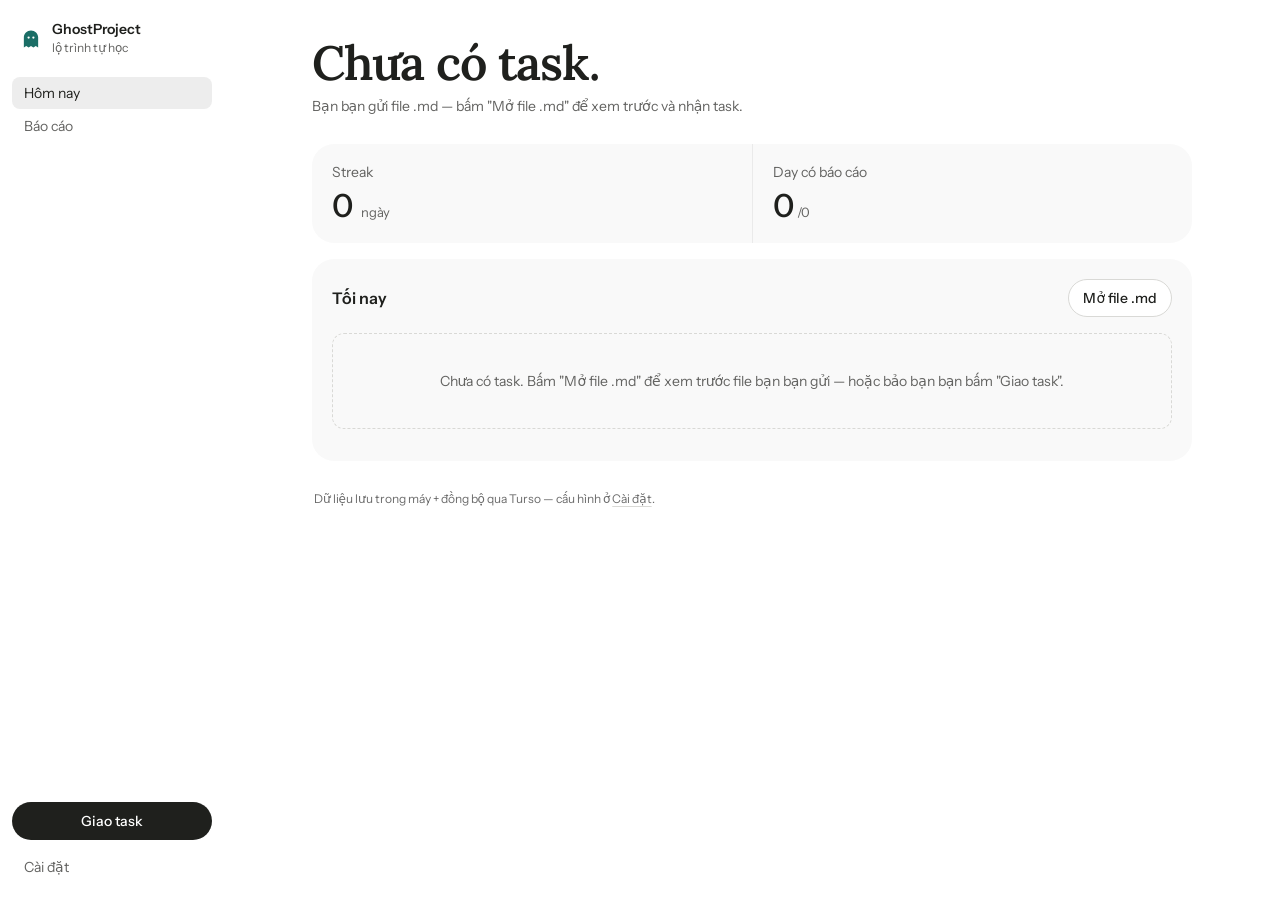
==== commit 2c7b07b8: "Bỏ timer/timeline; nhận file task + báo cáo với preview; nút Tạo file .md" ====
--- a/index.html
+++ b/index.html
@@ -24,7 +24,7 @@
       <a class="nav-item" href="#tab-report" data-tab="report">Báo cáo</a>
     </nav>
     <div class="bottom">
-      <button class="btn primary wide" id="btnAssign" type="button">Giao task</button>
+      <button class="btn primary wide" data-assign type="button">Giao task</button>
       <a class="nav-item" href="#tab-settings" data-tab="settings">Cài đặt</a>
     </div>
   </aside>
@@ -34,10 +34,11 @@
     <div class="phonebar">
       <svg class="mark" viewBox="0 0 24 24" aria-hidden="true"><path d="M12 2.6c-4.3 0-7.8 3.3-7.8 7.6v11.2l2.6-1.8 2.6 1.8 2.6-1.8 2.6 1.8 2.6-1.8 2.6 1.8V10.2c0-4.3-3.5-7.6-7.8-7.6Z" fill="var(--accent)"/><circle cx="9.4" cy="10.4" r="1.25" fill="#fff"/><circle cx="14.6" cy="10.4" r="1.25" fill="#fff"/></svg>
       <b>GhostProject</b>
+      <button class="btn primary" data-assign type="button">Giao task</button>
       <button class="btn ghost" id="menuBtn" type="button" aria-label="Mở menu">Menu</button>
     </div>
 
-    <!-- ============ HÔM NAY — task tối nay + timer + nộp báo cáo ============ -->
+    <!-- ============ HÔM NAY — task tối nay + nộp báo cáo ============ -->
     <section id="tab-dash" class="tab col">
       <header class="hello">
         <h2 class="greet" id="greetTitle">Tối nay, Day 1.</h2>
@@ -46,7 +47,6 @@
 
       <div class="kpis">
         <div class="kpi"><div class="kpi-label">Streak</div><div class="kpi-value" id="kStreak">0 <small>ngày</small></div></div>
-        <div class="kpi"><div class="kpi-label">Phút tập trung</div><div class="kpi-value" id="kMin">0 <small>phút · 7 ngày</small></div></div>
         <div class="kpi"><div class="kpi-label">Day có báo cáo</div><div class="kpi-value" id="kDone">0 <small>trên 0</small></div></div>
       </div>
 
@@ -55,7 +55,7 @@
           <h2>Tối nay</h2>
           <span class="row-end">
             <span class="meta" id="todayMeta"></span>
-            <button class="btn" id="importBtn" type="button">Nhận file</button>
+            <button class="btn" id="importBtn" type="button">Mở file .md</button>
           </span>
           <input type="file" id="importFile" accept=".md,.markdown,.txt,.html" multiple hidden>
         </header>
@@ -63,36 +63,14 @@
         <p class="meta" id="todayHint" style="margin-top:12px"></p>
       </section>
 
-      <section class="panel timer" id="timerPanel">
-        <header><h2>Buổi tối</h2><span class="meta" id="timerMeta"></span></header>
-        <div id="timerStrip"></div>
-        <div class="timer-grid">
-          <div>
-            <div id="timerLabel" class="t-label">Sẵn sàng?</div>
-            <div id="timerClock" class="t-clock num">--:--</div>
-            <div id="timerNext" class="meta"></div>
-            <div class="btnrow">
-              <button class="btn primary" id="btnStart" type="button">Bắt đầu</button>
-              <button class="btn" id="btnPause" type="button" disabled>Tạm dừng</button>
-              <button class="btn" id="btnStop" type="button" disabled>Kết thúc</button>
-            </div>
-            <div id="timerBanner" class="notice" hidden>
-              <b>Hard stop.</b> Dừng cả giữa câu. Đánh dấu chỗ dừng, làm tiếp phiên sau. Giấc ngủ quan trọng hơn việc xong section.
-            </div>
-          </div>
-          <div id="timerRows" class="t-rows"></div>
-        </div>
-      </section>
-
       <section class="panel" id="repPanel">
         <header><h2 id="repTitle">Báo cáo hôm nay</h2><span class="meta" id="repSavedInfo"></span></header>
         <textarea id="repText" spellcheck="false" placeholder="Viết báo cáo ở đây — ngừng gõ là tự lưu và đồng bộ."></textarea>
         <div class="btnrow">
           <button class="btn primary" id="btnSaveDraft" type="button">Nộp báo cáo</button>
-          <button class="btn ghost" id="btnRefill" type="button" title="Điền lại từ checklist + timer (mất nội dung đang viết)">Điền lại từ data</button>
+          <button class="btn" id="btnDlMd" type="button">Tạo file .md</button>
+          <button class="btn ghost" id="btnRefill" type="button" title="Điền lại từ checklist (mất nội dung đang viết)">Điền lại từ data</button>
           <button class="btn ghost" id="btnCopy" type="button">Copy</button>
-          <button class="btn ghost" id="btnDlMd" type="button">Tải .md</button>
-          <button class="btn ghost" id="btnDlHtml" type="button">Tải .html</button>
         </div>
         <details class="preview">
           <summary>Xem trước</summary>
@@ -109,6 +87,7 @@
         <h2 class="screen-title" data-screen="report">Báo cáo</h2>
         <span class="row-end">
           <span class="meta" id="repListMeta"></span>
+          <button class="btn" id="repFileBtn" type="button">Mở file .md</button>
           <button class="btn" id="dlAllReports" type="button">Tải tất cả .md</button>
         </span>
       </div>
@@ -190,6 +169,21 @@
   </div>
 </div>
 
+<!-- ============ NHẬN FILE: xem trước khi nhận ============ -->
+<div class="modal" id="importModal" hidden>
+  <div class="sheet" role="dialog" aria-modal="true" aria-labelledby="stageTitle">
+    <header>
+      <h2 id="stageTitle">Xem trước file</h2>
+      <button class="btn ghost" id="stageClose" type="button">Đóng</button>
+    </header>
+    <div id="stageList"></div>
+    <div class="btnrow">
+      <button class="btn primary" id="btnStageAccept" type="button">Nhận</button>
+      <button class="btn ghost" id="stageCancel" type="button">Huỷ</button>
+    </div>
+  </div>
+</div>
+
 <div id="toast" class="toast" hidden></div>
 <script src="app.js"></script>
 </body>
--- a/style.css
+++ b/style.css
@@ -53,6 +53,7 @@
   .phonebar{display:flex;align-items:center;gap:10px;position:sticky;top:0;z-index:15;height:48px;padding:0 16px;background:var(--ground)}
   .phonebar .mark{width:20px;height:20px}
   .phonebar b{font-size:14px;font-weight:600;margin-right:auto}
+  .phonebar .btn{height:32px;padding:0 12px;font-size:13px}
   .sidebar{position:fixed;inset:0;z-index:30;height:100%;background:var(--surface);transform:translateX(-100%);transition:transform var(--t-ui) var(--ease-out);padding-top:12px}
   .sidebar.open{transform:none}
   .who{justify-content:space-between}
@@ -94,15 +95,6 @@
 .kpi-label{color:var(--muted)}
 .kpi-value{margin-top:6px;font-size:var(--fs-kpi);line-height:1.15;font-weight:500;letter-spacing:-0.01em}
 .kpi-value small{font-size:13px;color:var(--muted);font-weight:400;margin-left:3px}
-
-/* ---------- dải buổi tối (signature: 19:30 → 21:30) ---------- */
-.strip{position:relative;display:flex;height:14px;border-radius:999px;overflow:hidden;background:var(--rule)}
-.strip .seg{height:100%;background:#e2e2de;border-right:2px solid var(--surface)}
-.strip .seg:last-child{border-right:0}
-.strip .now{position:absolute;top:-4px;bottom:-4px;width:2px;background:var(--accent);border-radius:2px}
-.strip .now::after{content:"";position:absolute;top:-5px;left:-3px;width:8px;height:8px;border-radius:50%;background:var(--accent)}
-.strip-labels{display:flex;justify-content:space-between;margin-top:8px;color:var(--faint);font-size:var(--fs-small)}
-.strip-labels b{color:var(--text);font-weight:500}
 
 /* ---------- rows (báo cáo) ---------- */
 .rep-list{display:grid;gap:10px}
@@ -123,6 +115,8 @@
 /* ---------- status pill: tint nhạt + mực cùng sắc, 1 cái mỗi row ---------- */
 .pill{display:inline-flex;align-items:center;height:22px;padding:0 8px;border-radius:999px;font-size:var(--fs-small);font-weight:500;background:var(--pill-neutral-bg);color:var(--pill-neutral-ink);white-space:nowrap;flex:none}
 .pill.pos{background:var(--pill-positive-bg);color:var(--pill-positive-ink)}
+
+.pill.warn{background:var(--pill-warning-bg);color:var(--pill-warning-ink)}
 
 /* ---------- controls ---------- */
 .btn{display:inline-flex;align-items:center;justify-content:center;gap:8px;height:var(--control-height);padding:0 14px;border-radius:var(--radius-control);border:1px solid var(--control);background:var(--ground);font-weight:500;font-size:14px;cursor:pointer;transition:background-color var(--t-hover) ease,transform var(--t-press) var(--ease-out)}
@@ -143,9 +137,7 @@
 .inline-field{display:flex;align-items:center;gap:8px}
 .inline-field label{color:var(--muted)}
 
-/* ---------- hôm nay: task + timer + báo cáo ---------- */
-.timer-grid{display:grid;grid-template-columns:minmax(0,1fr) minmax(0,1fr);gap:28px;align-items:start}
-@media(max-width:720px){.timer-grid{grid-template-columns:minmax(0,1fr);gap:4px}}
+/* ---------- hôm nay: task + báo cáo ---------- */
 .track{display:block;height:8px;border-radius:999px;background:var(--rule);overflow:hidden;flex:1}
 .track>span{display:block;height:100%;border-radius:999px;background:var(--accent)}
 .preview{margin-top:16px;border-top:1px solid var(--border);padding-top:12px}
@@ -154,21 +146,6 @@
 .preview>summary::after{content:"+";font-weight:500}
 .preview[open]>summary::after{content:"–"}
 .preview[open]>summary{margin-bottom:12px}
-
-/* timer: bảng đồng hồ */
-.timer .t-label{font-size:14px;line-height:20px;color:var(--muted);min-height:40px}
-.timer .t-clock{font-size:var(--fs-kpi);line-height:1.1;font-weight:500;letter-spacing:-0.01em;margin:6px 0}
-.t-rows{margin:14px 0 2px;display:grid}
-.t-row{display:flex;gap:10px;padding:7px 0;font-size:13px;border-bottom:1px solid var(--rule);align-items:baseline}
-.t-row:last-child{border-bottom:0}
-.t-row .tt{width:44px;flex:none;color:var(--muted)}
-.t-row .tm{width:32px;flex:none}
-.t-row.cur{color:var(--text);font-weight:500}
-.t-row.cur .tt{color:var(--accent)}
-.t-row.done{color:var(--faint)}
-.t-row.done .tp{text-decoration:line-through}
-.t-row.stop .tp{color:var(--warning);font-weight:500}
-.notice{margin-top:14px;padding:10px 14px;border-radius:10px;font-size:13px;background:var(--pill-warning-bg);color:var(--pill-warning-ink)}
 
 /* ---------- tài liệu md trong panel ---------- */
 .md{min-width:0}
@@ -223,6 +200,13 @@
 .sheet textarea{min-height:260px}
 .assign-prev{border-top:1px solid var(--border);margin-top:16px;padding-top:14px}
 
+/* ---------- modal nhận file: xem trước từng file ---------- */
+.stage-item{border:1px solid var(--border);border-radius:16px;padding:14px 16px;background:var(--surface)}
+.stage-item+.stage-item{margin-top:12px}
+.stage-head{display:flex;align-items:center;gap:10px;flex-wrap:wrap;margin-bottom:10px}
+.stage-head .name{font-weight:500;min-width:0;overflow:hidden;text-overflow:ellipsis;white-space:nowrap}
+.stage-prev{max-height:44vh;overflow:auto;border-top:1px solid var(--border);padding-top:12px}
+
 @media(max-width:860px){
   .grid>*{grid-column:1/-1 !important}
   .kpis{grid-auto-flow:row;grid-template-columns:repeat(2,minmax(0,1fr))}
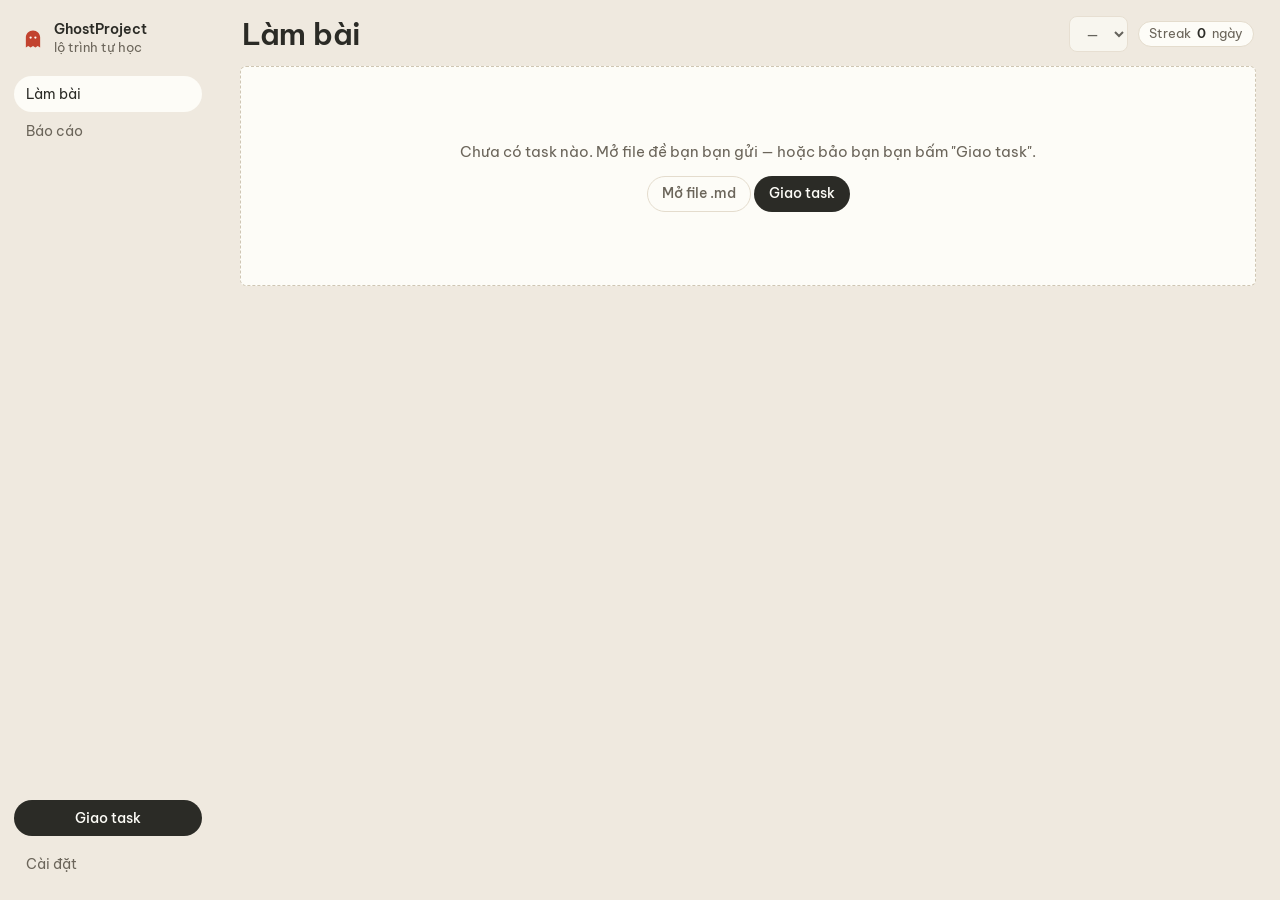
==== commit dd1b9dc7: "Rebuild Phase 1: trang vở ngang chia đôi, nhiều file task, nhúng CSS/ảnh, nháp tự lưu + nộp theo phi" ====
--- a/index.html
+++ b/index.html
@@ -6,21 +6,21 @@
 <title>GhostProject — Lộ trình tự học</title>
 <link rel="preconnect" href="https://fonts.googleapis.com">
 <link rel="preconnect" href="https://fonts.gstatic.com" crossorigin>
-<link href="https://fonts.googleapis.com/css2?family=Instrument+Sans:wght@400;500;600&family=Lora:ital,wght@0,500;0,600;1,500&display=swap" rel="stylesheet">
+<link href="https://fonts.googleapis.com/css2?family=Be+Vietnam+Pro:wght@400;500;600&display=swap" rel="stylesheet">
 <link rel="stylesheet" href="style.css">
 </head>
 <body>
 
 <div class="app">
-  <!-- shell: sidebar trên ground, không top bar -->
+  <!-- shell: nav trên mặt bàn, trang giấy là nhân vật chính -->
   <aside class="sidebar" id="sidebar">
     <div class="who">
-      <svg class="mark" viewBox="0 0 24 24" aria-hidden="true"><path d="M12 2.6c-4.3 0-7.8 3.3-7.8 7.6v11.2l2.6-1.8 2.6 1.8 2.6-1.8 2.6 1.8 2.6-1.8 2.6 1.8V10.2c0-4.3-3.5-7.6-7.8-7.6Z" fill="var(--accent)"/><circle cx="9.4" cy="10.4" r="1.25" fill="#fff"/><circle cx="14.6" cy="10.4" r="1.25" fill="#fff"/></svg>
+      <svg class="mark" viewBox="0 0 24 24" aria-hidden="true"><path d="M12 2.6c-4.3 0-7.8 3.3-7.8 7.6v11.2l2.6-1.8 2.6 1.8 2.6-1.8 2.6 1.8 2.6-1.8 2.6 1.8V10.2c0-4.3-3.5-7.6-7.8-7.6Z" fill="var(--margin)"/><circle cx="9.4" cy="10.4" r="1.25" fill="#fdfcf7"/><circle cx="14.6" cy="10.4" r="1.25" fill="#fdfcf7"/></svg>
       <div><b>GhostProject</b><span>lộ trình tự học</span></div>
       <button class="btn ghost close-sheet" id="menuClose" type="button" aria-label="Đóng menu">Đóng</button>
     </div>
     <nav aria-label="Mục chính">
-      <a class="nav-item" href="#tab-dash" data-tab="dash">Hôm nay</a>
+      <a class="nav-item" href="#tab-dash" data-tab="dash">Làm bài</a>
       <a class="nav-item" href="#tab-report" data-tab="report">Báo cáo</a>
     </nav>
     <div class="bottom">
@@ -32,53 +32,80 @@
   <div class="canvas">
     <!-- phone: thanh 48px, menu mở sheet toàn màn hình -->
     <div class="phonebar">
-      <svg class="mark" viewBox="0 0 24 24" aria-hidden="true"><path d="M12 2.6c-4.3 0-7.8 3.3-7.8 7.6v11.2l2.6-1.8 2.6 1.8 2.6-1.8 2.6 1.8 2.6-1.8 2.6 1.8V10.2c0-4.3-3.5-7.6-7.8-7.6Z" fill="var(--accent)"/><circle cx="9.4" cy="10.4" r="1.25" fill="#fff"/><circle cx="14.6" cy="10.4" r="1.25" fill="#fff"/></svg>
+      <svg class="mark" viewBox="0 0 24 24" aria-hidden="true"><path d="M12 2.6c-4.3 0-7.8 3.3-7.8 7.6v11.2l2.6-1.8 2.6 1.8 2.6-1.8 2.6 1.8 2.6-1.8 2.6 1.8V10.2c0-4.3-3.5-7.6-7.8-7.6Z" fill="var(--margin)"/><circle cx="9.4" cy="10.4" r="1.25" fill="#fdfcf7"/><circle cx="14.6" cy="10.4" r="1.25" fill="#fdfcf7"/></svg>
       <b>GhostProject</b>
       <button class="btn primary" data-assign type="button">Giao task</button>
-      <button class="btn ghost" id="menuBtn" type="button" aria-label="Mở menu">Menu</button>
-    </div>
-
-    <!-- ============ HÔM NAY — task tối nay + nộp báo cáo ============ -->
-    <section id="tab-dash" class="tab col">
-      <header class="hello">
-        <h2 class="greet" id="greetTitle">Tối nay, Day 1.</h2>
-        <p class="sub" id="greetSub"></p>
+      <button class="btn ghost" id="menuBtn" type="button" aria-label="Mở menu">Mở menu</button>
+    </div>
+
+    <!-- ============ LÀM BÀI — trang đề bên trái, trang vở bên phải ============ -->
+    <section id="tab-dash" class="tab">
+      <header class="ws-top">
+        <h1 class="screen-title" id="wsTitle" data-screen="dash">Làm bài</h1>
+        <span class="ws-name" id="wsName"></span>
+        <span class="row-end" style="margin-left:auto">
+          <select id="dayPick" class="input select-day" aria-label="Chọn day"></select>
+          <span class="chip" id="chipCk" hidden></span>
+          <span class="chip" id="chipDone" hidden></span>
+          <span class="chip" id="chipStreak" hidden></span>
+        </span>
       </header>
 
-      <div class="kpis">
-        <div class="kpi"><div class="kpi-label">Streak</div><div class="kpi-value" id="kStreak">0 <small>ngày</small></div></div>
-        <div class="kpi"><div class="kpi-label">Day có báo cáo</div><div class="kpi-value" id="kDone">0 <small>trên 0</small></div></div>
-      </div>
-
-      <section class="panel">
-        <header>
-          <h2>Tối nay</h2>
-          <span class="row-end">
-            <span class="meta" id="todayMeta"></span>
+      <div class="split" id="wsSplit" hidden>
+        <div class="pane pane-task" id="paneTask">
+          <div class="pane-bar">
+            <span id="taskTabs" style="display:contents"></span>
+            <span class="spacer"></span>
+            <button class="ghostbtn" id="collapseLeft" type="button" title="Gập trang đề">Gập đề ‹</button>
+          </div>
+          <div class="pane-scroll" id="taskBody"></div>
+        </div>
+
+        <div class="gutter" id="gutter" aria-hidden="true">
+          <span class="grip"></span>
+          <span class="split-num" id="splitNum">58%</span>
+        </div>
+        <button class="restore left" id="restoreLeft" type="button" hidden>Mở lại đề</button>
+        <button class="restore right" id="restoreRight" type="button" hidden>Mở lại trang viết</button>
+
+        <div class="pane pane-edit" id="paneEdit">
+          <div class="pane-bar">
+            <span class="savechip" id="saveState" role="status" aria-live="polite">Bản nháp: chưa có gì</span>
+            <span class="meta" id="subInfo"></span>
+            <span class="spacer"></span>
+            <button class="ghostbtn" id="collapseRight" type="button" title="Gập trang viết">› Gập viết</button>
+          </div>
+          <div class="pane-scroll" style="padding-bottom:6px">
+            <textarea id="repText" spellcheck="false" placeholder="Viết báo cáo ngay trên dòng kẻ — ngừng gõ là tự lưu."></textarea>
+          </div>
+          <div class="pane-preview" id="repPrevWrap" hidden>
+            <div id="repPrev" class="md"></div>
+          </div>
+          <div class="pane-actions">
+            <button class="btn" id="btnDlMd" type="button">Tạo file .md</button>
+            <button class="btn ghost" id="btnPreview" type="button" aria-expanded="false">Xem trước</button>
+            <button class="btn ghost" id="btnRefill" type="button" title="Điền lại mẫu báo cáo (hỏi trước khi thay nội dung)">Điền mẫu</button>
+            <button class="btn ghost" id="btnCopy" type="button">Sao chép</button>
+            <span class="spacer"></span>
+            <button class="btn primary" id="btnSubmit" type="button">Nộp bài</button>
+          </div>
+        </div>
+      </div>
+
+      <div class="mtabs" id="mtabs" hidden>
+        <button class="mtab on" data-pane="task" type="button">Task</button>
+        <button class="mtab" data-pane="edit" type="button">Trả lời</button>
+      </div>
+      <div id="wsEmpty" hidden>
+        <div class="empty" style="min-height:220px">
+          <div>
+            <p style="margin-bottom:12px">Chưa có task nào. Mở file đề bạn bạn gửi — hoặc bảo bạn bạn bấm "Giao task".</p>
             <button class="btn" id="importBtn" type="button">Mở file .md</button>
-          </span>
-          <input type="file" id="importFile" accept=".md,.markdown,.txt,.html" multiple hidden>
-        </header>
-        <div id="todayBody" class="md"></div>
-        <p class="meta" id="todayHint" style="margin-top:12px"></p>
-      </section>
-
-      <section class="panel" id="repPanel">
-        <header><h2 id="repTitle">Báo cáo hôm nay</h2><span class="meta" id="repSavedInfo"></span></header>
-        <textarea id="repText" spellcheck="false" placeholder="Viết báo cáo ở đây — ngừng gõ là tự lưu và đồng bộ."></textarea>
-        <div class="btnrow">
-          <button class="btn primary" id="btnSaveDraft" type="button">Nộp báo cáo</button>
-          <button class="btn" id="btnDlMd" type="button">Tạo file .md</button>
-          <button class="btn ghost" id="btnRefill" type="button" title="Điền lại từ checklist (mất nội dung đang viết)">Điền lại từ data</button>
-          <button class="btn ghost" id="btnCopy" type="button">Copy</button>
-        </div>
-        <details class="preview">
-          <summary>Xem trước</summary>
-          <div id="repPrev" class="md"></div>
-        </details>
-      </section>
-
-      <p class="footnote">Dữ liệu lưu trong máy + đồng bộ qua Turso — cấu hình ở <a href="#tab-settings" data-tab="settings">Cài đặt</a>.</p>
+            <button class="btn primary" data-assign type="button">Giao task</button>
+          </div>
+        </div>
+      </div>
+      <input type="file" id="importFile" accept=".md,.markdown,.txt,.html,.htm,.css,.png,.jpg,.jpeg,.gif,.webp,.svg,.woff,.woff2,.ttf,.otf" multiple hidden>
     </section>
 
     <!-- ============ BÁO CÁO — cả hai bên đọc bài đã nộp ============ -->
@@ -100,12 +127,12 @@
       <div class="set-row">
         <div class="set-label">
           <h2>Turso (SQLite)</h2>
-          <p>Hai máy dùng chung một database Turso: bạn bạn giao task, bạn nộp báo cáo, cả hai đọc được ở tab Báo cáo. Tạo database free ở turso.tech → copy URL + auth token dán vào đây (mỗi máy một lần).</p>
+          <p>Hai máy dùng chung một database Turso: bạn bạn giao task, bạn nộp báo cáo (từng phiên bản), bản nháp cũng theo sang máy kia. Tạo database free ở turso.tech → copy URL + auth token dán vào đây (mỗi máy một lần).</p>
         </div>
         <div class="set-panel">
           <div class="set-fields">
-            <label class="span2">Database URL<input id="tursoUrl" class="input" placeholder="libsql://ten-db-org.turso.io" autocomplete="off"></label>
-            <label class="span2">Auth token<input id="tursoToken" class="input" type="password" autocomplete="off"></label>
+            <label class="span2">URL database<input id="tursoUrl" class="input" placeholder="libsql://ten-db-org.turso.io" autocomplete="off"></label>
+            <label class="span2">Token truy cập<input id="tursoToken" class="input" type="password" autocomplete="off"></label>
           </div>
           <div class="btnrow">
             <button class="btn primary" id="btnConnect" type="button">Kết nối &amp; đồng bộ</button>
@@ -117,7 +144,7 @@
       <div class="set-row">
         <div class="set-label">
           <h2>Dữ liệu</h2>
-          <p>Backup JSON của task, báo cáo, checklist và phút tập trung (không gồm token Turso).</p>
+          <p>Backup JSON của day, task (mọi file), checklist, báo cáo và bản nháp (không gồm token Turso).</p>
         </div>
         <div class="set-panel">
           <div class="btnrow" style="margin-top:0">
@@ -131,7 +158,7 @@
       <div class="set-row">
         <div class="set-label">
           <h2>Báo cáo</h2>
-          <p>Gộp mọi báo cáo đã nộp thành một file .md để lưu hoặc gửi đi.</p>
+          <p>Gộp mọi phiên bản mới nhất của từng day thành một file .md để lưu hoặc gửi đi.</p>
         </div>
         <div class="set-panel">
           <button class="btn" id="dlAllMd" type="button">Tải tất cả báo cáo .md</button>
@@ -141,7 +168,7 @@
       <div class="set-row">
         <div class="set-label">
           <h2>Xoá tất cả</h2>
-          <p>Xoá task, báo cáo, checklist và phút tập trung — cả trên Turso nếu đã kết nối. Không hoàn tác được.</p>
+          <p>Xoá day, task, checklist, báo cáo và bản nháp — cả trên Turso nếu đã kết nối. Không hoàn tác được.</p>
         </div>
         <div class="set-panel">
           <button class="btn danger" id="resetAll" type="button">Xoá dữ liệu GhostProject</button>
@@ -158,7 +185,16 @@
       <h2 id="assignTitle">Giao task</h2>
       <button class="btn ghost" id="assignClose" type="button">Đóng</button>
     </header>
-    <div class="inline-field" style="margin-bottom:12px"><label for="crDay">Day</label><input type="number" id="crDay" min="1" value="1" class="input num" style="width:88px"></div>
+    <div class="inline-field" style="margin-bottom:12px">
+      <label for="crDay">Day</label>
+      <input type="number" id="crDay" min="1" value="1" class="input num" style="width:88px">
+      <label for="crTitle">Tiêu đề day</label>
+      <input type="text" id="crTitle" class="input" style="flex:1;min-width:180px" placeholder="VD: Hàm và scope" autocomplete="off">
+      <button class="btn" id="crFileBtn" type="button">Nhập file .md</button>
+      <input type="file" id="crFile" accept=".md,.markdown,.txt,.html" hidden>
+    </div>
+    <p class="field-err" id="crTitleErr" hidden>Tiêu đề day là bắt buộc — đặt tên để hai bên nhận ra day này.</p>
+    <p class="field-err" id="crDayErr" hidden>Day này đã có task — chọn số day khác.</p>
     <textarea id="crText" spellcheck="false"></textarea>
     <div class="btnrow">
       <button class="btn primary" id="btnCrSave" type="button">Đăng task</button>
@@ -169,16 +205,26 @@
   </div>
 </div>
 
-<!-- ============ NHẬN FILE: xem trước khi nhận ============ -->
+<!-- ============ NHẬN FILE: xem trước + ghép CSS/ảnh rồi mới nhận ============ -->
 <div class="modal" id="importModal" hidden>
   <div class="sheet" role="dialog" aria-modal="true" aria-labelledby="stageTitle">
     <header>
       <h2 id="stageTitle">Xem trước file</h2>
       <button class="btn ghost" id="stageClose" type="button">Đóng</button>
     </header>
+    <div class="inline-field" style="margin-bottom:4px">
+      <label for="stageDay">Day</label>
+      <input type="number" id="stageDay" min="1" class="input num" style="width:88px">
+      <label for="stageName">Tiêu đề day</label>
+      <input type="text" id="stageName" class="input" style="flex:1;min-width:180px" placeholder="Bắt buộc — tên day" autocomplete="off">
+    </div>
+    <p class="field-err" id="stageTitleErr" hidden>Tiêu đề day là bắt buộc.</p>
+    <p class="meta" id="stageNote" style="margin:6px 0 4px"></p>
+    <p style="margin:0 0 4px"><span class="pill warn" id="stageOverwrite" hidden></span></p>
     <div id="stageList"></div>
+    <div id="stageCss"></div>
     <div class="btnrow">
-      <button class="btn primary" id="btnStageAccept" type="button">Nhận</button>
+      <button class="btn primary" id="btnStageAccept" type="button" disabled>Nhận</button>
       <button class="btn ghost" id="stageCancel" type="button">Huỷ</button>
     </div>
   </div>
--- a/style.css
+++ b/style.css
@@ -1,218 +1,306 @@
-/* GhostProject — style dealt: editorial-greeting (draw.mjs --app, seed 1472121576).
-   Base: tasteskill assets/app.css (neutral), tokens from the dealt sheet. */
+/* GhostProject — thế giới "Vở ngang 5 dòng" (seed:d98988574edce53d, do người dùng chốt).
+   Bàn học màu kem ấm; mỗi pane là một trang giấy: pane trái = trang đề, pane phải = trang vở
+   kẻ dòng 34px với lề đỏ. Mực là màu chính; đỏ chỉ dành cho lề và trạng thái lỗi. */
+
 :root{
-  --ground:#ffffff; --surface:#f9f9f9; --raised:#f1f1ef; --active:#ededed;
-  --border:#eaeaea; --rule:#f3f3f3; --control:#d9d9d6;
-  --text:#1f201d; --muted:#636361; --faint:#6b6b6b;
-  --accent:#1b6e66; --primary:#1f201d; --primary-ink:#ffffff;
-  --positive:#2e7d32; --negative:#b42318; --warning:#92400e;
-  --pill-positive-bg:#dcfae5; --pill-positive-ink:#04250e;
-  --pill-negative-bg:#fdecea; --pill-negative-ink:#7a1d14;
-  --pill-warning-bg:#fffbeb; --pill-warning-ink:#92400e;
-  --pill-neutral-bg:#f3f3f3; --pill-neutral-ink:#3d3d3a;
-  --font:"Instrument Sans",system-ui,-apple-system,"Segoe UI",sans-serif;
-  --serif:"Lora",Georgia,serif; /* redraw từ Instrument Serif: không có subset tiếng Việt */
-  --fs-title:24px; --fs-kpi:32px; --fs-body:14px; --fs-small:12px;
-  --radius-card:22px; --radius-control:999px;
-  --gap:16px; --pad:24px; --card-pad:20px; --control-height:38px;
-  --nav-row:32px; --row-height:48px;
-  --ease-out:cubic-bezier(0.22,1,0.36,1); --t-press:120ms; --t-hover:150ms; --t-ui:200ms;
+  --desk:#efe9df;
+  --paper:#fdfcf7; --paper-dim:#f4f0e6;
+  --rule:#c9d6e2; --rule-soft:#e7ebee;
+  --edge:#e4dccd; --edge-soft:#ede7da;
+  --margin:#c2432f;
+  --ink:#2b2b26; --ink-hover:#3d3b33;
+  --muted:#6b655a;
+  --positive-bg:#e2ece6; --positive-ink:#24503c;
+  --negative:#b23a26; --negative-bg:#f6e4de;
+  --neutral-bg:#efe9df; --neutral-ink:#5c564a;
+  --font:"Be Vietnam Pro",system-ui,-apple-system,"Segoe UI",sans-serif;
+  --fs-body:15px; --fs-small:12.5px;
+  --radius-page:6px; --radius-input:8px;
+  --gap:16px; --pad:24px; --line:34px; /* nhịp dòng kẻ */
+  --shadow-page:0 2px 10px rgba(76,60,30,.10), 0 1px 3px rgba(76,60,30,.06);
+  --ease-out:cubic-bezier(.22,1,.36,1); --t-press:120ms; --t-hover:150ms; --t-ui:200ms;
 }
 
 *,*::before,*::after{box-sizing:border-box}
 [hidden]{display:none !important}
 html{-webkit-text-size-adjust:100%;text-size-adjust:100%}
-body{margin:0;background:var(--ground);color:var(--text);font:var(--fs-body)/20px var(--font);-webkit-font-smoothing:antialiased}
+body{margin:0;background:var(--desk);color:var(--ink);font:var(--fs-body)/1.55 var(--font);-webkit-font-smoothing:antialiased}
 h1,h2,h3,p,figure,ul,ol{margin:0}
 ul[class],ol[class]{padding:0;list-style:none}
-img,svg,video{display:block;max-width:100%}
+img,svg,video,iframe{display:block;max-width:100%}
 button,input,select,textarea{font:inherit;color:inherit}
 a{color:inherit;text-decoration:none}
-:focus-visible{outline:2px solid var(--accent);outline-offset:2px;border-radius:4px}
 .num,table{font-variant-numeric:tabular-nums}
-code{background:var(--pill-neutral-bg);border-radius:4px;padding:1px 5px;font-size:.9em}
+code{background:var(--paper-dim);border-radius:4px;padding:1px 5px;font-size:.9em}
+::selection{background:#d9e2ec}
+:focus-visible{outline:2px solid var(--ink);outline-offset:2px;border-radius:4px}
+
+/* thanh cuộn: cùng họ màu bàn, không mặc định trình duyệt */
+*{scrollbar-width:thin;scrollbar-color:#cfc7b5 transparent}
+::-webkit-scrollbar{width:10px;height:10px}
+::-webkit-scrollbar-thumb{background:#cfc7b5;border-radius:999px;border:3px solid transparent;background-clip:content-box}
+::-webkit-scrollbar-track{background:transparent}
 
 /* ---------- shell ---------- */
-.app{display:grid;grid-template-columns:224px minmax(0,1fr);min-height:100svh}
-.sidebar{position:sticky;top:0;height:100svh;display:flex;flex-direction:column;padding:20px 12px 16px;overflow:auto}
+.app{display:grid;grid-template-columns:216px minmax(0,1fr);min-height:100svh}
+.sidebar{position:sticky;top:0;height:100svh;display:flex;flex-direction:column;padding:20px 14px 16px;overflow:auto}
 .who{display:flex;align-items:center;gap:10px;padding:0 8px 18px}
 .who .mark{width:22px;height:22px;flex:none}
 .who b{display:block;font-size:14px;font-weight:600;line-height:18px}
 .who span{display:block;font-size:var(--fs-small);color:var(--muted)}
-.nav-item{display:flex;align-items:center;height:var(--nav-row);margin:1px 0;padding:0 12px;border-radius:8px;font-size:14px;color:var(--muted);transition:background-color var(--t-hover) ease,color var(--t-hover) ease}
-.nav-item:hover{background:var(--raised);color:var(--text)}
-.nav-item[aria-current="page"]{background:var(--active);color:var(--text)}
+.nav-item{display:flex;align-items:center;height:36px;margin:1px 0;padding:0 12px;border-radius:999px;font-size:14px;color:var(--muted);transition:background-color var(--t-hover) ease,color var(--t-hover) ease}
+.nav-item:hover{background:var(--paper);color:var(--ink)}
+.nav-item[aria-current="page"]{background:var(--paper);color:var(--ink)}
 .sidebar .bottom{margin-top:auto;padding-top:20px}
-.canvas{min-width:0;padding:var(--pad)}
-
-/* phone: nav gập vào thanh 48px, menu là sheet toàn màn hình */
+.canvas{min-width:0;padding:0 var(--pad) var(--pad)}
+
+/* phone: nav gập vào thanh 48px, menu mở sheet toàn màn hình */
 .phonebar{display:none}
 .who .close-sheet{display:none}
 @media(max-width:860px){
   .app{grid-template-columns:minmax(0,1fr)}
-  .phonebar{display:flex;align-items:center;gap:10px;position:sticky;top:0;z-index:15;height:48px;padding:0 16px;background:var(--ground)}
+  .phonebar{display:flex;align-items:center;gap:10px;position:sticky;top:0;z-index:15;height:48px;padding:0 18px;background:var(--desk)}
   .phonebar .mark{width:20px;height:20px}
   .phonebar b{font-size:14px;font-weight:600;margin-right:auto}
   .phonebar .btn{height:32px;padding:0 12px;font-size:13px}
-  .sidebar{position:fixed;inset:0;z-index:30;height:100%;background:var(--surface);transform:translateX(-100%);transition:transform var(--t-ui) var(--ease-out);padding-top:12px}
+  .sidebar{position:fixed;inset:0;z-index:30;height:100%;background:var(--desk);transform:translateX(-100%);transition:transform var(--t-ui) var(--ease-out);padding-top:12px}
   .sidebar.open{transform:none}
   .who{justify-content:space-between}
   .who .close-sheet{display:inline-flex}
-  .canvas{padding:16px}
-}
-
-/* ---------- title ---------- */
-.tab{display:none}
+  .canvas{padding:0 18px 14px}
+}
+
+/* ---------- title: mỗi màn đúng một h1 ---------- */
+.tab{display:none;scroll-margin-top:56px}
 .tab.active{display:block}
-.title-row{display:flex;align-items:flex-end;justify-content:space-between;gap:16px;margin-bottom:20px;flex-wrap:wrap}
-.title-row .screen-title{font-size:var(--fs-title);line-height:1.2;font-weight:600;letter-spacing:-0.01em}
-.lead{max-width:64ch;color:var(--muted);margin:-6px 0 20px}
-
-/* ---------- greeting (the move của style) ---------- */
-.col{max-width:880px;margin-inline:auto}
-.col>.kpis{margin-bottom:var(--gap)}
-.col>.panel{margin-top:var(--gap)}
-.hello{margin:14px 0 28px}
-.greet{font:600 48px/1.05 var(--serif);letter-spacing:-0.02em}
-.sub{margin-top:8px;color:var(--muted);max-width:64ch}
-
-/* ---------- grid + panels ---------- */
-.grid{display:grid;grid-template-columns:repeat(12,minmax(0,1fr));gap:var(--gap)}
-.grid.top{align-items:start}
-.panel{background:var(--surface);border-radius:var(--radius-card);padding:var(--card-pad);min-width:0}
-.panel>header{display:flex;align-items:center;justify-content:space-between;gap:12px;margin-bottom:16px}
-.panel h2{font-size:16px;line-height:1.3;font-weight:600}
-.panel .meta,.meta{color:var(--faint);font-size:var(--fs-small)}
-.row-end{display:inline-flex;align-items:center;gap:10px}
-.footnote{color:var(--faint);font-size:var(--fs-small);margin:28px 2px 0}
-.footnote a{text-decoration:underline;text-underline-offset:3px;text-decoration-color:var(--control)}
-.footnote a:hover{color:var(--text)}
-
-/* ---------- KPI: một dải chia đôi bằng hairline, không tile riêng ---------- */
-.kpis{display:grid;grid-auto-flow:column;grid-auto-columns:minmax(0,1fr);background:var(--surface);border-radius:var(--radius-card)}
-.kpi{padding:18px var(--card-pad)}
-.kpi+.kpi{border-left:1px solid var(--border)}
-.kpi-label{color:var(--muted)}
-.kpi-value{margin-top:6px;font-size:var(--fs-kpi);line-height:1.15;font-weight:500;letter-spacing:-0.01em}
-.kpi-value small{font-size:13px;color:var(--muted);font-weight:400;margin-left:3px}
-
-/* ---------- rows (báo cáo) ---------- */
-.rep-list{display:grid;gap:10px}
-.rep-item{background:var(--surface);border-radius:18px;padding:0 20px;min-width:0}
-.rep-item>summary,.rep-head{display:flex;align-items:center;gap:12px;min-height:58px;padding:10px 0;list-style:none;cursor:pointer}
+.title-row{display:flex;align-items:center;justify-content:space-between;gap:14px;padding:18px 2px 16px;flex-wrap:wrap}
+.title-row .screen-title{font-size:22px;line-height:1.25;font-weight:600;letter-spacing:-0.01em}
+.row-end{display:inline-flex;align-items:center;gap:10px;flex-wrap:wrap}
+.meta{color:var(--muted);font-size:var(--fs-small)}
+.footnote{color:var(--muted);font-size:var(--fs-small);margin:26px 2px 0}
+.footnote a{text-decoration:underline;text-underline-offset:3px;text-decoration-color:var(--edge)}
+.footnote a:hover{color:var(--ink)}
+
+/* ---------- làm bài: thanh trên bàn học ---------- */
+.ws-top{display:flex;align-items:center;gap:14px;padding:16px 2px 14px;flex-wrap:wrap}
+.ws-top .screen-title{font-size:30px;line-height:1.1;font-weight:600;letter-spacing:-0.01em}
+.ws-name{color:var(--muted);font-weight:500}
+.select-day{max-width:230px}
+
+/* chip trạng thái: giấy nhỏ trên bàn */
+.chip{display:inline-flex;align-items:center;gap:6px;height:26px;padding:0 10px;border-radius:999px;background:var(--paper);border:1px solid var(--edge);font-size:var(--fs-small);color:var(--muted);white-space:nowrap}
+.chip b{color:var(--ink);font-weight:600}
+
+/* ---------- hai trang giấy ---------- */
+.split{position:relative;display:flex;align-items:stretch;gap:0;height:calc(100svh - 96px);min-height:420px}
+.pane{position:relative;display:flex;flex-direction:column;min-width:0;background:var(--paper);border-radius:var(--radius-page);box-shadow:var(--shadow-page)}
+.pane::before{ /* lề đỏ dọc */
+  content:"";position:absolute;top:0;bottom:0;left:44px;width:1px;background:var(--margin);opacity:.5;pointer-events:none}
+.pane-task{width:calc(var(--split,58)*1%)}
+.pane-edit{flex:1;min-width:220px}
+.split.panes-right .pane-task{display:none}
+.split.panes-left .pane-edit{display:none}
+.split.panes-left .pane-task,.split.panes-right .pane-edit{flex:1;width:auto}
+.split.panes-left .gutter,.split.panes-right .gutter{display:none}
+/* một trang chiếm trọn khung: hết vỏ hộp, giấy chạm mép */
+.pane.full{border-radius:0;box-shadow:none}
+
+/* thanh công cụ trong trang (phía trên nội dung, xuống dòng kẻ riêng) */
+.pane-bar{display:flex;align-items:center;gap:10px;min-height:44px;padding:6px 14px 6px 56px;border-bottom:1px solid var(--edge-soft);flex-wrap:nowrap;overflow-x:auto;scrollbar-width:none}
+.pane-bar::-webkit-scrollbar{display:none}
+.pane-bar .spacer{flex:1}
+.filetab{flex:none;white-space:nowrap;border:1px solid transparent;background:transparent;border-radius:999px;height:26px;padding:0 10px;font-size:var(--fs-small);color:var(--muted);cursor:pointer}
+.filetab:hover{background:var(--paper-dim);color:var(--ink)}
+.filetab.on{background:var(--paper-dim);border-color:var(--edge);color:var(--ink);font-weight:500}
+.ghostbtn{border:0;background:transparent;color:var(--muted);height:26px;padding:0 8px;border-radius:6px;font-size:var(--fs-small);cursor:pointer}
+.ghostbtn:hover{background:var(--paper-dim);color:var(--ink)}
+
+/* tay kéo chia pane — kéo hiện số % ngay tại tay cầm */
+.gutter{flex:none;width:18px;display:grid;place-items:center;cursor:col-resize;position:relative;border-radius:999px}
+.gutter .grip{width:3px;height:44px;border-radius:999px;background:#cfc7b5;transition:background-color var(--t-hover) ease}
+.gutter:hover .grip,.split.dragging .grip{background:var(--ink)}
+.split-num{position:absolute;top:14px;left:50%;transform:translateX(-50%);background:var(--ink);color:var(--paper);font-size:11px;font-weight:600;padding:3px 7px;border-radius:999px;opacity:0;pointer-events:none;transition:opacity var(--t-hover) ease}
+.gutter:hover .split-num,.split.dragging .split-num{opacity:1}
+.split.dragging{cursor:col-resize;user-select:none}
+
+/* khôi phục trang đã gập: tab mảnh trong khe bàn */
+.restore{position:absolute;top:18px;width:22px;height:64px;border:1px solid var(--edge);background:var(--paper);border-radius:0 6px 6px 0;color:var(--muted);font-size:11px;line-height:1.1;cursor:pointer;padding:0 3px}
+.restore:hover{color:var(--ink)}
+.restore.left{left:0;border-left:0;writing-mode:vertical-rl}
+.restore.right{right:0;border-radius:6px 0 0 6px;writing-mode:vertical-rl}
+
+/* nội dung trang đề */
+.pane-scroll{flex:1;min-height:0;overflow:auto;padding:16px 20px 28px 56px}
+.pane-scroll .frame-wrap{height:100%}
+.task-frame{width:100%;height:100%;border:0;background:var(--paper)}
+/* trang vở: textarea chiếm nốt trang, cuộn nội bên trong để dòng kẻ đi theo chữ */
+.pane-edit .pane-scroll{display:flex;flex-direction:column}
+
+/* trang vở: dòng kẻ 34px cuộn theo chữ */
+#repText{
+  display:block;width:100%;flex:1 0 auto;min-height:300px;
+  border:0;background:transparent;color:var(--ink);caret-color:var(--ink);
+  font:15px/var(--line) var(--font);padding:0 4px;outline:none;resize:none;
+  background-image:repeating-linear-gradient(to bottom,transparent 0,transparent 33px,var(--rule) 33px,var(--rule) 34px);
+  background-attachment:local;
+}
+#repText::placeholder{color:var(--muted)}
+#repText:focus-visible{outline:2px solid var(--ink);outline-offset:-2px}
+
+/* trạng thái lưu — ghi chú bút chì, nói thật điều đang xảy ra */
+.savechip{color:var(--muted);font-size:var(--fs-small)}
+.savechip.err{color:var(--negative);font-weight:500}
+
+/* hành động ở đáy trang vở */
+.pane-actions{display:flex;align-items:center;gap:10px;padding:10px 14px 12px 56px;border-top:1px solid var(--edge-soft);flex-wrap:wrap}
+.pane-actions .spacer{flex:1}
+.pane-preview{flex:none;max-height:32vh;overflow:auto;border-top:1px solid var(--edge-soft);padding:10px 14px 12px 56px}
+
+/* mobile: hai tab thay chia đôi, giữ từng trang riêng */
+.mtabs{display:none}
+@media(max-width:999px){
+  .canvas{display:flex;flex-direction:column;height:100svh;min-height:0}
+  .tab.active{flex:1;min-height:0;overflow:auto}
+  #tab-dash.active{display:flex;flex-direction:column;overflow:auto}
+  .split{display:block;flex:1 1 auto;min-height:0;height:auto}
+  .mtabs{display:flex;gap:8px;padding:10px 0;flex:none}
+  .mtab{height:32px;padding:0 16px;border-radius:999px;border:1px solid var(--edge);background:var(--paper);color:var(--muted);font-size:13.5px;font-weight:500;cursor:pointer}
+  .mtab.on{background:var(--ink);color:var(--paper);border-color:transparent}
+  .pane{display:none}
+  .split .pane.mobile-open{display:flex;height:100%;width:auto;flex:1}
+  .pane.full{border-radius:var(--radius-page);box-shadow:var(--shadow-page)}
+  .pane::before{left:22px}
+  .gutter,.restore,#collapseLeft,#collapseRight{display:none}
+  .pane-bar,.pane-actions{padding-left:44px}
+  .pane-bar .filetab{max-width:calc(50% - 8px);overflow:hidden;text-overflow:ellipsis}
+  .pane-scroll{padding-left:44px;padding-right:12px}
+  .md th,.md td{padding-left:6px;padding-right:6px}
+  .md th{white-space:normal}
+}
+
+/* ---------- báo cáo: danh sách phiên bản ---------- */
+.rep-list{display:grid;gap:12px}
+.rep-item{position:relative;background:var(--paper);border:1px solid var(--edge-soft);border-radius:var(--radius-page);padding:0 20px 0 52px;min-width:0}
+.rep-item::before,.set-panel::before{ /* lề đỏ: cùng một trang giấy với pane đề */
+  content:"";position:absolute;left:34px;top:0;bottom:0;width:1px;background:var(--margin);opacity:.4;pointer-events:none}
+.rep-item>summary,.rep-head{display:flex;align-items:center;gap:12px;min-height:54px;padding:10px 0;list-style:none;cursor:pointer}
 .rep-item>summary::-webkit-details-marker{display:none}
 .rep-item>summary::after{content:"+";margin-left:4px;color:var(--muted);font-weight:500}
 .rep-item[open]>summary::after{content:"–"}
-.rep-item[open]>summary{border-bottom:1px solid var(--border);cursor:default}
-.rep-item .d{width:64px;flex:none;font-weight:500}
+.rep-item[open]>summary{border-bottom:1px solid var(--edge-soft);cursor:default}
+.rep-item .d{width:64px;flex:none;font-weight:600}
 .rep-item .name{flex:1;min-width:0;overflow:hidden;text-overflow:ellipsis;white-space:nowrap}
-.rep-item .fig{width:70px;flex:none;text-align:right}
-.rep-item .fig small{color:var(--muted)}
-.rep-item .md{padding:16px 0 20px}
-.empty{display:grid;place-items:center;min-height:96px;padding:16px;border:1px dashed var(--control);border-radius:12px;color:var(--muted);text-align:center}
-.grid>.empty{grid-column:1/-1;width:100%}
-
-/* ---------- status pill: tint nhạt + mực cùng sắc, 1 cái mỗi row ---------- */
-.pill{display:inline-flex;align-items:center;height:22px;padding:0 8px;border-radius:999px;font-size:var(--fs-small);font-weight:500;background:var(--pill-neutral-bg);color:var(--pill-neutral-ink);white-space:nowrap;flex:none}
-.pill.pos{background:var(--pill-positive-bg);color:var(--pill-positive-ink)}
-
-.pill.warn{background:var(--pill-warning-bg);color:var(--pill-warning-ink)}
+.rep-item .fig{width:70px;flex:none;text-align:right;color:var(--muted)}
+.rep-item .when{white-space:nowrap}
+@media(max-width:600px){.rep-item .when{display:none}}
+.rep-item .md{padding:14px 0 20px;max-width:68ch}
+.empty{display:grid;place-items:center;min-height:96px;padding:16px;border:1px dashed #cfc6b3;border-radius:var(--radius-page);color:var(--muted);text-align:center;background:var(--paper)}
+/* lịch sử phiên bản: tách bằng hairline, không hộp lồng hộp */
+.ver{border-top:1px solid var(--edge-soft);padding-top:10px;margin-top:10px}
+.ver>summary{display:inline-flex;gap:8px;align-items:center;font-size:var(--fs-small);color:var(--muted);cursor:pointer;list-style:none}
+.ver>summary::-webkit-details-marker{display:none}
+.ver>summary::after{content:"+"}
+.ver[open]>summary::after{content:"–"}
+
+/* pill trạng thái: tint nhạt + mực cùng sắc */
+.pill{display:inline-flex;align-items:center;height:22px;padding:0 9px;border-radius:999px;font-size:var(--fs-small);font-weight:500;background:var(--neutral-bg);color:var(--neutral-ink);white-space:nowrap;flex:none}
+.pill.pos{background:var(--positive-bg);color:var(--positive-ink)}
+.pill.warn{background:var(--negative-bg);color:var(--negative)}
+#stageOverwrite{white-space:normal;height:auto;max-width:100%;padding:5px 10px;line-height:1.45;display:inline-block}
 
 /* ---------- controls ---------- */
-.btn{display:inline-flex;align-items:center;justify-content:center;gap:8px;height:var(--control-height);padding:0 14px;border-radius:var(--radius-control);border:1px solid var(--control);background:var(--ground);font-weight:500;font-size:14px;cursor:pointer;transition:background-color var(--t-hover) ease,transform var(--t-press) var(--ease-out)}
+.btn{display:inline-flex;align-items:center;justify-content:center;gap:8px;height:36px;padding:0 14px;border-radius:999px;border:1px solid var(--edge);background:var(--paper);font-weight:500;font-size:13.5px;cursor:pointer;transition:background-color var(--t-hover) ease,transform var(--t-press) var(--ease-out)}
 .btn.wide{width:100%}
 .sidebar .bottom .btn.wide{margin-bottom:10px}
-.btn:hover{background:var(--raised)}
+.btn:hover{background:var(--paper-dim)}
 .btn:active{transform:translateY(1px)}
-.btn.primary{background:var(--primary);color:var(--primary-ink);border-color:transparent}
-.btn.primary:hover{background:#3a3b36}
+.btn.primary{background:var(--ink);color:var(--paper);border-color:transparent}
+.btn.primary:hover{background:var(--ink-hover)}
 .btn.ghost{border-color:transparent;background:transparent}
-.btn.ghost:hover{background:var(--raised)}
+.btn.ghost:hover{background:var(--paper-dim)}
 .btn.danger{border-color:transparent;background:transparent;color:var(--negative)}
-.btn.danger:hover{background:var(--pill-negative-bg)}
+.btn.danger:hover{background:var(--negative-bg)}
 .btn:disabled{opacity:.4;cursor:not-allowed}
-.btn:disabled:hover{background:var(--ground)}
-.input,select.input{height:38px;padding:0 14px;border:1px solid var(--control);border-radius:12px;background:var(--ground)}
+.input,select.input{height:36px;padding:0 12px;border:1px solid var(--edge);border-radius:var(--radius-input);background:var(--paper);color:var(--ink)}
+.input:focus-visible{outline:2px solid var(--ink);outline-offset:1px}
 .btnrow{display:flex;gap:10px;flex-wrap:wrap;margin-top:16px}
-.inline-field{display:flex;align-items:center;gap:8px}
-.inline-field label{color:var(--muted)}
-
-/* ---------- hôm nay: task + báo cáo ---------- */
-.track{display:block;height:8px;border-radius:999px;background:var(--rule);overflow:hidden;flex:1}
-.track>span{display:block;height:100%;border-radius:999px;background:var(--accent)}
-.preview{margin-top:16px;border-top:1px solid var(--border);padding-top:12px}
-.preview>summary{display:inline-flex;gap:6px;font-size:var(--fs-small);color:var(--muted);cursor:pointer;list-style:none}
-.preview>summary::-webkit-details-marker{display:none}
-.preview>summary::after{content:"+";font-weight:500}
-.preview[open]>summary::after{content:"–"}
-.preview[open]>summary{margin-bottom:12px}
-
-/* ---------- tài liệu md trong panel ---------- */
+.inline-field{display:flex;align-items:center;gap:8px;flex-wrap:wrap}
+.inline-field label{color:var(--muted);font-size:var(--fs-small)}
+.field-err{color:var(--negative);font-size:var(--fs-small);margin-top:4px}
+
+/* ---------- tài liệu md trong trang giấy ---------- */
 .md{min-width:0}
-.md h1{font-size:20px;line-height:1.3;font-weight:600;letter-spacing:-0.01em;margin:0 0 12px}
+.md h1{font-size:19px;line-height:1.3;font-weight:600;margin:0 0 10px}
 .md .doc-title{font-size:18px;margin-bottom:10px}
-.md th.n,.md td.n{text-align:right}
-.md h2{font-size:16px;font-weight:600;margin:22px 0 8px}
-.md h3{font-size:14px;font-weight:600;margin:16px 0 6px}
-.md h2:first-child,.md h1:first-child{margin-top:0}
+.md h2{font-size:15.5px;font-weight:600;margin:20px 0 8px}
+.md h3{font-size:14px;font-weight:600;margin:14px 0 6px}
+.md h2:first-child,.md h1:first-child,.md .doc-title:first-child{margin-top:0}
 .md p{margin:0 0 10px;line-height:1.55}
 .md table{border-collapse:collapse;width:100%;margin:10px 0}
-.md th{height:32px;padding:0 10px;text-align:left;font-weight:400;font-size:var(--fs-small);color:var(--muted);border-bottom:1px solid var(--border);white-space:nowrap}
-.md td{padding:8px 10px;border-bottom:1px solid var(--rule);vertical-align:baseline}
+.md th{height:32px;padding:0 10px;text-align:left;font-weight:400;font-size:var(--fs-small);color:var(--muted);border-bottom:1px solid var(--edge);white-space:nowrap}
+.md td{padding:6px 10px;border-bottom:1px solid var(--edge-soft);vertical-align:baseline}
+.md th.n,.md td.n{text-align:right}
 .md tbody tr:last-child td{border-bottom:0}
-.md blockquote{margin:12px 0;padding:10px 14px;border-radius:10px;font-size:13px;background:var(--pill-negative-bg);color:var(--pill-negative-ink)}
-.md pre{background:var(--pill-neutral-bg);border-radius:10px;padding:12px 14px;overflow:auto}
+.md blockquote{margin:12px 0;padding:2px 0 2px 14px;border-left:1px solid var(--edge);color:var(--muted);font-size:13.5px}
+.md pre{background:var(--paper-dim);border-radius:6px;padding:12px 14px;overflow:auto}
 .md pre code{background:none;padding:0}
 .md ul,.md ol{margin:4px 0;padding-left:1.4em}
 .md li{margin:2px 0}
-.md hr{border:0;border-top:1px solid var(--rule);margin:16px 0}
+.md a{text-decoration:underline;text-underline-offset:2px;text-decoration-color:var(--edge)}
+.md a:hover{text-decoration-color:currentColor}
+.md img{max-width:100%;height:auto;border:1px solid var(--edge-soft);border-radius:4px;margin:6px 0}
+.md hr{border:0;border-top:1px solid var(--edge-soft);margin:16px 0}
 .md li.ckline{list-style:none;margin-left:-1.5em}
-.ck{display:flex;gap:10px;align-items:flex-start;padding:4px 0;cursor:pointer}
-.ck input{margin-top:3px;accent-color:var(--accent);width:18px;height:18px;cursor:pointer;border-radius:3px}
+.ck{display:flex;gap:10px;align-items:flex-start;padding:3px 0;cursor:pointer}
+.ck input{appearance:none;-webkit-appearance:none;width:16px;height:16px;flex:none;margin-top:9px;border:1.5px solid var(--ink);border-radius:3px;background:var(--paper);cursor:pointer}
+.ck input:checked{background:var(--ink) url('data:image/svg+xml;utf8,<svg xmlns="http://www.w3.org/2000/svg" viewBox="0 0 16 16"><path d="M4 8.5 7 11.5 12 5" fill="none" stroke="%23fdfcf7" stroke-width="2" stroke-linecap="round" stroke-linejoin="round"/></svg>') center/11px no-repeat;border-color:var(--ink)}
 .ck.done span{text-decoration:line-through;color:var(--muted)}
 
-/* ---------- form viết ---------- */
-textarea{width:100%;min-height:340px;border:1px solid var(--control);border-radius:12px;background:var(--ground);color:var(--text);padding:14px;font:14px/22px var(--font);resize:vertical}
-textarea:focus-visible{outline:2px solid var(--accent);outline-offset:2px}
-
-/* ---------- settings: 450px label + panel, rule giữa các mục ---------- */
-.col-settings{max-width:1152px;margin-inline:auto}
-.set-row{display:grid;grid-template-columns:450px minmax(0,686px);gap:var(--gap);padding:32px 0;border-top:1px solid var(--border)}
-.set-row:first-of-type{border-top:0;padding-top:0}
-.set-label h2{font-size:16px;font-weight:600;margin-bottom:6px}
+/* ---------- cài đặt: nhãn trái + trang giấy phải ---------- */
+.col-settings,.col{max-width:1060px;margin-inline:auto}
+.set-row{display:grid;grid-template-columns:400px minmax(0,640px);gap:var(--gap);padding:28px 0;border-top:1px solid var(--edge)}
+.set-row:first-of-type{border-top:0;padding-top:6px}
+.set-label h2{font-size:15.5px;font-weight:600;margin-bottom:6px}
 .set-label p{color:var(--muted);font-size:14px;max-width:44ch}
-.set-panel{background:#fafafa;border-radius:16px;padding:16px;min-width:0}
+.set-panel{position:relative;background:var(--paper);border:1px solid var(--edge-soft);border-radius:var(--radius-page);padding:18px 18px 18px 52px;min-width:0}
 .set-fields{display:grid;grid-template-columns:1fr 1fr;gap:10px 12px}
 .set-fields label{display:grid;gap:4px;font-size:var(--fs-small);color:var(--muted)}
 .set-fields .span2{grid-column:1/-1}
 .set-fields input{width:100%}
 @media(max-width:720px){.set-fields{grid-template-columns:1fr}}
-@media(max-width:860px){.set-row{grid-template-columns:1fr;gap:12px;padding:24px 0}}
+@media(max-width:860px){.set-row{grid-template-columns:1fr;gap:12px;padding:22px 0}}
 
 /* ---------- toast: feedback nổi ---------- */
-.toast{position:fixed;bottom:24px;left:50%;transform:translateX(-50%);background:var(--primary);color:var(--primary-ink);padding:10px 18px;border-radius:999px;font-size:13px;z-index:99}
-
-/* ---------- modal giao task ---------- */
-.modal{position:fixed;inset:0;z-index:80;display:grid;place-items:center;padding:16px;background:rgba(31,32,29,.32)}
-.sheet{width:min(720px,100%);max-height:calc(100svh - 32px);overflow:auto;background:var(--ground);border-radius:var(--radius-card);padding:22px}
+.toast{position:fixed;bottom:24px;left:50%;transform:translateX(-50%);background:var(--ink);color:var(--paper);padding:10px 18px;border-radius:999px;font-size:13px;z-index:99;box-shadow:0 6px 18px rgba(43,43,38,.18)}
+
+/* ---------- modal: một trang giấy nổi lên ---------- */
+.modal{position:fixed;inset:0;z-index:80;display:grid;place-items:center;padding:16px;background:rgba(43,43,38,.34)}
+.sheet{width:min(760px,100%);max-height:calc(100svh - 32px);overflow:auto;background:var(--paper);border:1px solid var(--edge);border-radius:8px;padding:22px} /* không bóng: màn tối đã tách trang giấy khỏi bàn */
+/* sheet nhập file: đầu + chân đứng yên, chỉ danh sách file cuộn */
+#importModal .sheet{display:flex;flex-direction:column;overflow:hidden}
+#importModal .sheet>header,#importModal .inline-field,#importModal .field-err,#importModal #stageNote,#importModal #stageOverwrite{flex:none}
+#importModal #stageList{flex:1 1 auto;min-height:0;overflow:auto;padding-right:4px}
+#importModal #stageCss{flex:none;max-height:30vh;overflow:auto}
+#importModal .btnrow{flex:none;margin-top:10px;padding-top:12px;border-top:1px solid var(--edge-soft)}
 .sheet>header{display:flex;align-items:center;justify-content:space-between;gap:12px;margin-bottom:14px}
 .sheet h2{font-size:18px;font-weight:600}
-.sheet textarea{min-height:260px}
-.assign-prev{border-top:1px solid var(--border);margin-top:16px;padding-top:14px}
-
-/* ---------- modal nhận file: xem trước từng file ---------- */
-.stage-item{border:1px solid var(--border);border-radius:16px;padding:14px 16px;background:var(--surface)}
-.stage-item+.stage-item{margin-top:12px}
-.stage-head{display:flex;align-items:center;gap:10px;flex-wrap:wrap;margin-bottom:10px}
+.sheet textarea{min-height:240px;border:1px solid var(--edge);border-radius:var(--radius-input);background:var(--paper);width:100%;padding:12px;font:14px/22px var(--font);resize:vertical}
+.assign-prev{border-top:1px solid var(--edge-soft);margin-top:16px;padding-top:14px}
+.stage-file{border-top:1px solid var(--edge-soft);padding:12px 0}
+.stage-file:first-child{border-top:0;padding-top:2px}
+.stage-head{display:flex;align-items:center;gap:10px;flex-wrap:wrap;margin-bottom:6px}
 .stage-head .name{font-weight:500;min-width:0;overflow:hidden;text-overflow:ellipsis;white-space:nowrap}
-.stage-prev{max-height:44vh;overflow:auto;border-top:1px solid var(--border);padding-top:12px}
-
+.stage-prev{max-height:40vh;overflow:auto;border-top:1px solid var(--edge-soft);margin-top:10px;padding-top:10px}
+.stage-frame{width:100%;height:38vh;border:1px solid var(--edge);border-radius:4px;background:var(--paper)}
+.mcss{display:grid;gap:4px;margin-top:8px}
+.mcss label{font-size:var(--fs-small);color:var(--muted)}
+.mcss textarea{min-height:90px;font:12.5px/18px ui-monospace,SFMono-Regular,Consolas,monospace}
+
+/* một khoảnh khắc chuyển động duy nhất: trang giấy hiện ra (chỉ mờ dần — không trượt, để không đè lên tab mobile) */
+.pane{animation:page-in .2s var(--ease-out) both}
+@keyframes page-in{from{opacity:0}to{opacity:1}}
+@media(prefers-reduced-motion:reduce){.pane{animation:none}}
 @media(max-width:860px){
-  .grid>*{grid-column:1/-1 !important}
-  .kpis{grid-auto-flow:row;grid-template-columns:repeat(2,minmax(0,1fr))}
-  .kpi+.kpi{border-left:0}
-  .kpi:nth-child(n+3){border-top:1px solid var(--border)}
-  .kpi:nth-child(2n){border-left:1px solid var(--border)}
-  .greet{font-size:28px}
-}
-@media(prefers-reduced-motion:reduce){*,*::before,*::after{transition-duration:0.01ms !important;animation:none !important}}
+  .ws-top .screen-title{font-size:24px}
+}
+@media(prefers-reduced-motion:reduce){*,*::before,*::after{transition-duration:0.01ms !important}}
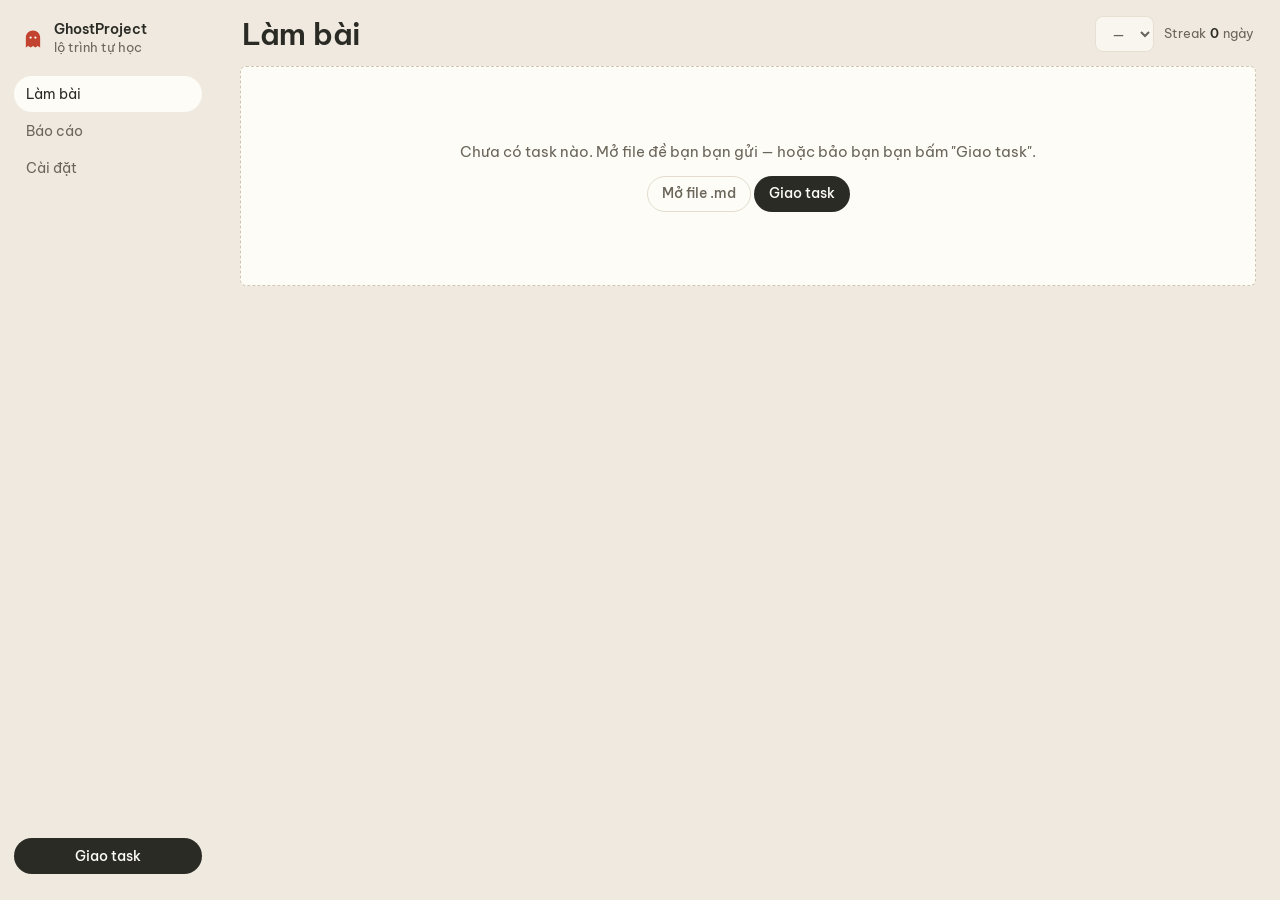
==== commit 0e824feb: "Giao diện gọn hơn: select chỉ tên Day, chip số liệu thành ghi chú bút chì, hàng nút một trọng lượng " ====
--- a/index.html
+++ b/index.html
@@ -22,10 +22,10 @@
     <nav aria-label="Mục chính">
       <a class="nav-item" href="#tab-dash" data-tab="dash">Làm bài</a>
       <a class="nav-item" href="#tab-report" data-tab="report">Báo cáo</a>
+      <a class="nav-item" href="#tab-settings" data-tab="settings">Cài đặt</a>
     </nav>
     <div class="bottom">
       <button class="btn primary wide" data-assign type="button">Giao task</button>
-      <a class="nav-item" href="#tab-settings" data-tab="settings">Cài đặt</a>
     </div>
   </aside>
 
@@ -82,12 +82,11 @@
             <div id="repPrev" class="md"></div>
           </div>
           <div class="pane-actions">
-            <button class="btn" id="btnDlMd" type="button">Tạo file .md</button>
-            <button class="btn ghost" id="btnPreview" type="button" aria-expanded="false">Xem trước</button>
-            <button class="btn ghost" id="btnRefill" type="button" title="Điền lại mẫu báo cáo (hỏi trước khi thay nội dung)">Điền mẫu</button>
-            <button class="btn ghost" id="btnCopy" type="button">Sao chép</button>
-            <span class="spacer"></span>
-            <button class="btn primary" id="btnSubmit" type="button">Nộp bài</button>
+            <button class="ghostbtn" id="btnDlMd" type="button">Tạo file .md</button>
+            <button class="ghostbtn" id="btnPreview" type="button" aria-expanded="false">Xem trước</button>
+            <button class="ghostbtn" id="btnRefill" type="button" title="Điền lại mẫu báo cáo (hỏi trước khi thay nội dung)">Điền mẫu</button>
+            <button class="ghostbtn" id="btnCopy" type="button">Sao chép</button>
+            <button class="btn primary" id="btnSubmit" type="button" style="margin-left:auto">Nộp bài</button>
           </div>
         </div>
       </div>
--- a/style.css
+++ b/style.css
@@ -85,10 +85,10 @@
 .ws-top{display:flex;align-items:center;gap:14px;padding:16px 2px 14px;flex-wrap:wrap}
 .ws-top .screen-title{font-size:30px;line-height:1.1;font-weight:600;letter-spacing:-0.01em}
 .ws-name{color:var(--muted);font-weight:500}
-.select-day{max-width:230px}
+.select-day{max-width:150px}
 
 /* chip trạng thái: giấy nhỏ trên bàn */
-.chip{display:inline-flex;align-items:center;gap:6px;height:26px;padding:0 10px;border-radius:999px;background:var(--paper);border:1px solid var(--edge);font-size:var(--fs-small);color:var(--muted);white-space:nowrap}
+.chip{display:inline-flex;align-items:center;gap:4px;height:26px;font-size:var(--fs-small);color:var(--muted);white-space:nowrap}
 .chip b{color:var(--ink);font-weight:600}
 
 /* ---------- hai trang giấy ---------- */
@@ -152,9 +152,9 @@
 .savechip.err{color:var(--negative);font-weight:500}
 
 /* hành động ở đáy trang vở */
-.pane-actions{display:flex;align-items:center;gap:10px;padding:10px 14px 12px 56px;border-top:1px solid var(--edge-soft);flex-wrap:wrap}
-.pane-actions .spacer{flex:1}
-.pane-preview{flex:none;max-height:32vh;overflow:auto;border-top:1px solid var(--edge-soft);padding:10px 14px 12px 56px}
+.pane-actions{display:flex;align-items:center;gap:12px;padding:10px 14px 12px 56px;border-top:1px solid var(--edge-soft);flex-wrap:wrap}
+.pane-actions .btn.primary{margin-left:auto}
+.pane-actions .ghostbtn{height:34px;padding:0 6px}.pane-preview{flex:none;max-height:32vh;overflow:auto;border-top:1px solid var(--edge-soft);padding:10px 14px 12px 56px}
 
 /* mobile: hai tab thay chia đôi, giữ từng trang riêng */
 .mtabs{display:none}
